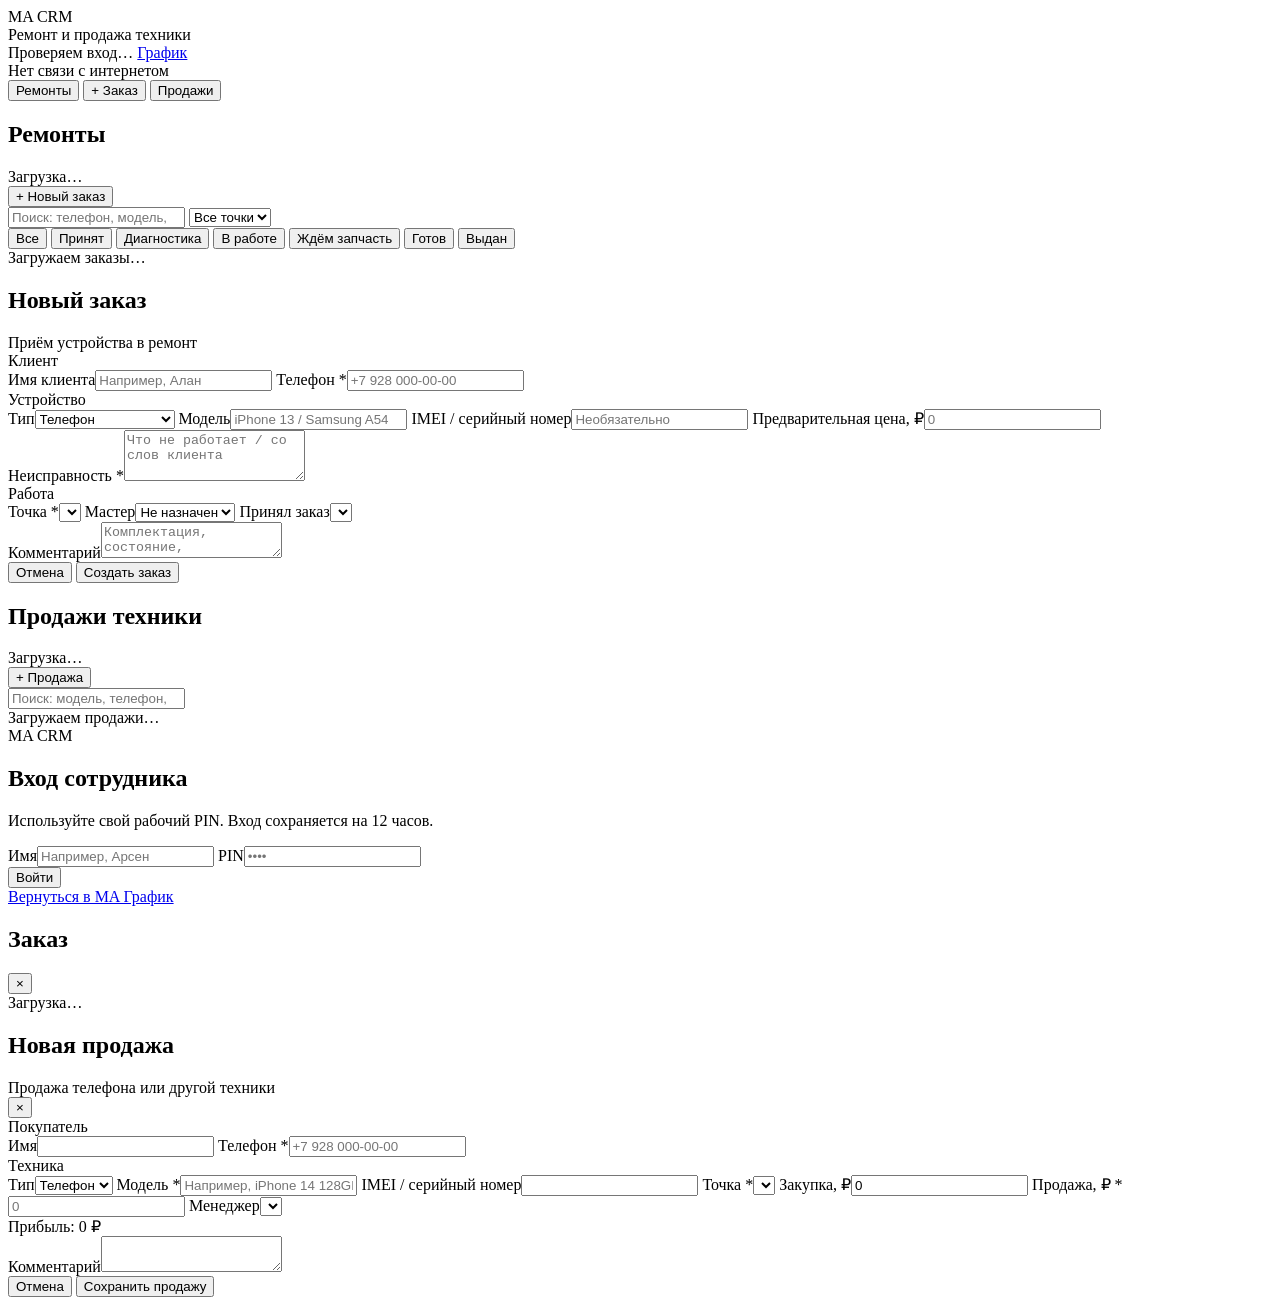
==== crm.html @ 61ea6ea0 "Add CRM MVP interface" ====
<!doctype html>
<html lang="ru">
<head>
<meta charset="utf-8">
<meta name="viewport" content="width=device-width, initial-scale=1, viewport-fit=cover">
<meta name="theme-color" content="#ffffff">
<title>MA CRM</title>
<link rel="icon" type="image/png" sizes="64x64" href="ma-favicon-final-v6.png">
<link rel="apple-touch-icon" sizes="180x180" href="ma-apple-touch-final-v6.png">
<link rel="stylesheet" href="crm.css?v=20260910-1">
</head>
<body>
<div class="crm-app">
  <header class="crm-header">
    <div class="crm-header-main">
      <div>
        <div class="crm-brand">MA CRM</div>
        <div class="crm-subtitle">Ремонт и продажа техники</div>
      </div>
      <div class="crm-header-actions">
        <span class="crm-user" id="crmUser">Проверяем вход…</span>
        <a class="crm-back" href="./">График</a>
      </div>
    </div>
    <div class="crm-offline hidden" id="crmOffline">Нет связи с интернетом</div>
  </header>

  <main class="crm-main hidden" id="crmMain">
    <nav class="crm-tabs" aria-label="Разделы CRM">
      <button class="crm-tab active" data-tab="repairs">Ремонты</button>
      <button class="crm-tab crm-tab-primary" data-tab="newRepair">+ Заказ</button>
      <button class="crm-tab" data-tab="sales">Продажи</button>
    </nav>

    <section class="crm-page" id="repairsPage">
      <div class="crm-page-head">
        <div>
          <h1>Ремонты</h1>
          <div class="crm-muted" id="repairCount">Загрузка…</div>
        </div>
        <button class="btn btn-primary desktop-create" id="openNewRepairTop" type="button">+ Новый заказ</button>
      </div>

      <div class="crm-toolbar">
        <input class="crm-search" id="repairSearch" type="search" autocomplete="off" placeholder="Поиск: телефон, модель, № заказа, IMEI">
        <select id="repairServiceFilter" aria-label="Фильтр по точке"><option value="">Все точки</option></select>
      </div>

      <div class="status-filters" id="repairStatusFilters">
        <button class="active" data-status="">Все</button>
        <button data-status="accepted">Принят</button>
        <button data-status="diagnostics">Диагностика</button>
        <button data-status="in_work">В работе</button>
        <button data-status="waiting_part">Ждём запчасть</button>
        <button data-status="ready">Готов</button>
        <button data-status="issued">Выдан</button>
      </div>

      <div class="crm-list" id="repairList"><div class="crm-loading">Загружаем заказы…</div></div>
    </section>

    <section class="crm-page hidden" id="newRepairPage">
      <div class="crm-page-head">
        <div><h1>Новый заказ</h1><div class="crm-muted">Приём устройства в ремонт</div></div>
      </div>

      <form class="crm-form-card" id="repairForm">
        <div class="form-section-title">Клиент</div>
        <div class="form-grid two">
          <label><span>Имя клиента</span><input id="repairCustomerName" autocomplete="name" placeholder="Например, Алан"></label>
          <label><span>Телефон *</span><input id="repairPhone" type="tel" autocomplete="tel" inputmode="tel" required placeholder="+7 928 000-00-00"></label>
        </div>

        <div class="form-section-title">Устройство</div>
        <div class="form-grid two">
          <label><span>Тип</span><select id="repairDevice"><option>Телефон</option><option>Ноутбук</option><option>Компьютер</option><option>Планшет</option><option>Игровая приставка</option><option>Другое</option></select></label>
          <label><span>Модель</span><input id="repairModel" autocomplete="off" placeholder="iPhone 13 / Samsung A54"></label>
          <label><span>IMEI / серийный номер</span><input id="repairImei" autocomplete="off" inputmode="numeric" placeholder="Необязательно"></label>
          <label><span>Предварительная цена, ₽</span><input id="repairPrice" inputmode="decimal" placeholder="0"></label>
        </div>
        <label class="form-full"><span>Неисправность *</span><textarea id="repairIssue" required rows="3" placeholder="Что не работает / со слов клиента"></textarea></label>

        <div class="form-section-title">Работа</div>
        <div class="form-grid two">
          <label><span>Точка *</span><select id="repairService" required></select></label>
          <label><span>Мастер</span><select id="repairMaster"><option value="">Не назначен</option></select></label>
          <label><span>Принял заказ</span><select id="repairManager"></select></label>
        </div>
        <label class="form-full"><span>Комментарий</span><textarea id="repairComment" rows="2" placeholder="Комплектация, состояние, договорённости"></textarea></label>

        <div class="form-error" id="repairFormError"></div>
        <div class="form-actions">
          <button class="btn btn-secondary" id="cancelRepairForm" type="button">Отмена</button>
          <button class="btn btn-primary" id="saveRepairBtn" type="submit">Создать заказ</button>
        </div>
      </form>
    </section>

    <section class="crm-page hidden" id="salesPage">
      <div class="crm-page-head">
        <div><h1>Продажи техники</h1><div class="crm-muted" id="saleCount">Загрузка…</div></div>
        <button class="btn btn-primary" id="openSaleModal" type="button">+ Продажа</button>
      </div>
      <div class="crm-toolbar one">
        <input class="crm-search" id="saleSearch" type="search" autocomplete="off" placeholder="Поиск: модель, телефон, IMEI, № продажи">
      </div>
      <div class="crm-list" id="saleList"><div class="crm-loading">Загружаем продажи…</div></div>
    </section>
  </main>
</div>

<div class="overlay hidden" id="loginOverlay">
  <div class="modal-card login-card">
    <div class="modal-brand">MA CRM</div>
    <h2>Вход сотрудника</h2>
    <p>Используйте свой рабочий PIN. Вход сохраняется на 12 часов.</p>
    <form id="crmLoginForm">
      <label><span>Имя</span><input id="crmLoginName" autocomplete="username" placeholder="Например, Арсен" required></label>
      <label><span>PIN</span><input id="crmLoginPin" type="password" inputmode="numeric" autocomplete="current-password" maxlength="4" pattern="[0-9]{4}" placeholder="••••" required></label>
      <div class="form-error" id="crmLoginError"></div>
      <button class="btn btn-primary btn-wide" id="crmLoginBtn" type="submit">Войти</button>
    </form>
    <a class="login-back" href="./">Вернуться в MA График</a>
  </div>
</div>

<div class="overlay hidden" id="repairDetailOverlay">
  <div class="modal-card modal-large">
    <div class="modal-head">
      <div><h2 id="repairDetailTitle">Заказ</h2><div class="crm-muted" id="repairDetailSub"></div></div>
      <button class="modal-close" id="closeRepairDetail" type="button" aria-label="Закрыть">×</button>
    </div>
    <div id="repairDetailBody"><div class="crm-loading">Загрузка…</div></div>
  </div>
</div>

<div class="overlay hidden" id="saleOverlay">
  <div class="modal-card modal-large">
    <div class="modal-head">
      <div><h2>Новая продажа</h2><div class="crm-muted">Продажа телефона или другой техники</div></div>
      <button class="modal-close" id="closeSaleModal" type="button" aria-label="Закрыть">×</button>
    </div>
    <form id="saleForm">
      <div class="form-section-title">Покупатель</div>
      <div class="form-grid two">
        <label><span>Имя</span><input id="saleCustomerName" autocomplete="name"></label>
        <label><span>Телефон *</span><input id="salePhone" type="tel" inputmode="tel" autocomplete="tel" required placeholder="+7 928 000-00-00"></label>
      </div>
      <div class="form-section-title">Техника</div>
      <div class="form-grid two">
        <label><span>Тип</span><select id="saleDevice"><option>Телефон</option><option>Ноутбук</option><option>Планшет</option><option>Другое</option></select></label>
        <label><span>Модель *</span><input id="saleModel" required placeholder="Например, iPhone 14 128GB"></label>
        <label><span>IMEI / серийный номер</span><input id="saleImei" autocomplete="off"></label>
        <label><span>Точка *</span><select id="saleService" required></select></label>
        <label><span>Закупка, ₽</span><input id="salePurchasePrice" inputmode="decimal" value="0"></label>
        <label><span>Продажа, ₽ *</span><input id="salePrice" inputmode="decimal" required placeholder="0"></label>
        <label><span>Менеджер</span><select id="saleManager"></select></label>
      </div>
      <div class="profit-preview" id="saleProfitPreview">Прибыль: 0 ₽</div>
      <label class="form-full"><span>Комментарий</span><textarea id="saleComment" rows="2"></textarea></label>
      <div class="form-error" id="saleFormError"></div>
      <div class="form-actions">
        <button class="btn btn-secondary" id="cancelSale" type="button">Отмена</button>
        <button class="btn btn-primary" id="saveSaleBtn" type="submit">Сохранить продажу</button>
      </div>
    </form>
  </div>
</div>

<div class="toast" id="crmToast" aria-live="polite"></div>
<script src="crm.js?v=20260910-1"></script>
</body>
</html>
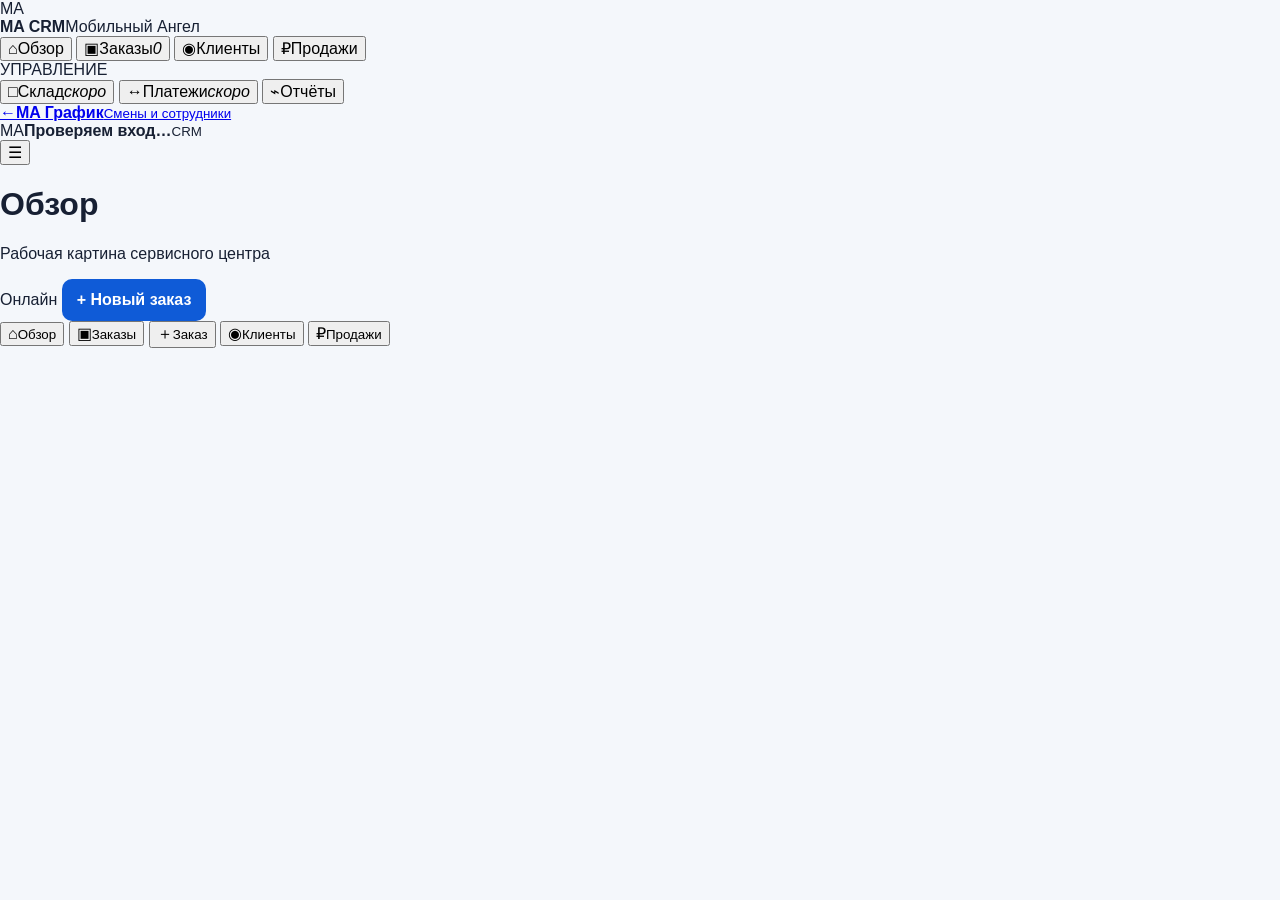
==== commit 2c10f64c: "Redesign MA CRM workspace" ====
--- a/crm.html
+++ b/crm.html
@@ -3,171 +3,210 @@
 <head>
 <meta charset="utf-8">
 <meta name="viewport" content="width=device-width, initial-scale=1, viewport-fit=cover">
-<meta name="theme-color" content="#ffffff">
+<meta name="theme-color" content="#f6f7f9">
 <title>MA CRM</title>
 <link rel="icon" type="image/png" sizes="64x64" href="ma-favicon-final-v6.png">
 <link rel="apple-touch-icon" sizes="180x180" href="ma-apple-touch-final-v6.png">
-<link rel="stylesheet" href="crm.css?v=20260910-1">
+<link rel="stylesheet" href="crm.css?v=20260910-v2">
 </head>
 <body>
-<div class="crm-app">
-  <header class="crm-header">
-    <div class="crm-header-main">
-      <div>
-        <div class="crm-brand">MA CRM</div>
-        <div class="crm-subtitle">Ремонт и продажа техники</div>
+<div class="crm-shell">
+  <aside class="sidebar" id="crmSidebar">
+    <div class="sidebar-brand">
+      <div class="brand-mark">MA</div>
+      <div><b>MA CRM</b><span>Мобильный Ангел</span></div>
+    </div>
+    <nav class="sidebar-nav" aria-label="Разделы CRM">
+      <button class="nav-item active" data-view="dashboard"><span class="nav-icon">⌂</span><span>Обзор</span></button>
+      <button class="nav-item" data-view="orders"><span class="nav-icon">▣</span><span>Заказы</span><i id="navOrdersCount">0</i></button>
+      <button class="nav-item" data-view="clients"><span class="nav-icon">◉</span><span>Клиенты</span></button>
+      <button class="nav-item" data-view="sales"><span class="nav-icon">₽</span><span>Продажи</span></button>
+      <div class="nav-caption">УПРАВЛЕНИЕ</div>
+      <button class="nav-item" data-view="inventory"><span class="nav-icon">□</span><span>Склад</span><em>скоро</em></button>
+      <button class="nav-item" data-view="payments"><span class="nav-icon">↔</span><span>Платежи</span><em>скоро</em></button>
+      <button class="nav-item" data-view="reports"><span class="nav-icon">⌁</span><span>Отчёты</span></button>
+    </nav>
+    <div class="sidebar-bottom">
+      <a href="./" class="back-to-grafik"><span>←</span><span><b>MA График</b><small>Смены и сотрудники</small></span></a>
+      <div class="sidebar-user"><span class="user-avatar" id="crmAvatar">МА</span><span><b id="crmUser">Проверяем вход…</b><small id="crmUserRole">CRM</small></span></div>
+    </div>
+  </aside>
+
+  <div class="sidebar-backdrop hidden" id="sidebarBackdrop"></div>
+
+  <div class="crm-workspace">
+    <header class="topbar">
+      <div class="topbar-left">
+        <button class="icon-button mobile-menu" id="openSidebar" aria-label="Открыть меню">☰</button>
+        <div><h1 id="viewTitle">Обзор</h1><p id="viewSubtitle">Рабочая картина сервисного центра</p></div>
       </div>
-      <div class="crm-header-actions">
-        <span class="crm-user" id="crmUser">Проверяем вход…</span>
-        <a class="crm-back" href="./">График</a>
+      <div class="topbar-actions">
+        <span class="online-state" id="onlineState"><i></i><span>Онлайн</span></span>
+        <button class="btn btn-primary" id="globalNewRepair" type="button">+ Новый заказ</button>
       </div>
-    </div>
-    <div class="crm-offline hidden" id="crmOffline">Нет связи с интернетом</div>
-  </header>
-
-  <main class="crm-main hidden" id="crmMain">
-    <nav class="crm-tabs" aria-label="Разделы CRM">
-      <button class="crm-tab active" data-tab="repairs">Ремонты</button>
-      <button class="crm-tab crm-tab-primary" data-tab="newRepair">+ Заказ</button>
-      <button class="crm-tab" data-tab="sales">Продажи</button>
-    </nav>
-
-    <section class="crm-page" id="repairsPage">
-      <div class="crm-page-head">
-        <div>
-          <h1>Ремонты</h1>
-          <div class="crm-muted" id="repairCount">Загрузка…</div>
-        </div>
-        <button class="btn btn-primary desktop-create" id="openNewRepairTop" type="button">+ Новый заказ</button>
-      </div>
-
-      <div class="crm-toolbar">
-        <input class="crm-search" id="repairSearch" type="search" autocomplete="off" placeholder="Поиск: телефон, модель, № заказа, IMEI">
-        <select id="repairServiceFilter" aria-label="Фильтр по точке"><option value="">Все точки</option></select>
-      </div>
-
-      <div class="status-filters" id="repairStatusFilters">
-        <button class="active" data-status="">Все</button>
-        <button data-status="accepted">Принят</button>
-        <button data-status="diagnostics">Диагностика</button>
-        <button data-status="in_work">В работе</button>
-        <button data-status="waiting_part">Ждём запчасть</button>
-        <button data-status="ready">Готов</button>
-        <button data-status="issued">Выдан</button>
-      </div>
-
-      <div class="crm-list" id="repairList"><div class="crm-loading">Загружаем заказы…</div></div>
-    </section>
-
-    <section class="crm-page hidden" id="newRepairPage">
-      <div class="crm-page-head">
-        <div><h1>Новый заказ</h1><div class="crm-muted">Приём устройства в ремонт</div></div>
-      </div>
-
-      <form class="crm-form-card" id="repairForm">
-        <div class="form-section-title">Клиент</div>
-        <div class="form-grid two">
-          <label><span>Имя клиента</span><input id="repairCustomerName" autocomplete="name" placeholder="Например, Алан"></label>
-          <label><span>Телефон *</span><input id="repairPhone" type="tel" autocomplete="tel" inputmode="tel" required placeholder="+7 928 000-00-00"></label>
-        </div>
-
-        <div class="form-section-title">Устройство</div>
-        <div class="form-grid two">
-          <label><span>Тип</span><select id="repairDevice"><option>Телефон</option><option>Ноутбук</option><option>Компьютер</option><option>Планшет</option><option>Игровая приставка</option><option>Другое</option></select></label>
-          <label><span>Модель</span><input id="repairModel" autocomplete="off" placeholder="iPhone 13 / Samsung A54"></label>
-          <label><span>IMEI / серийный номер</span><input id="repairImei" autocomplete="off" inputmode="numeric" placeholder="Необязательно"></label>
-          <label><span>Предварительная цена, ₽</span><input id="repairPrice" inputmode="decimal" placeholder="0"></label>
-        </div>
-        <label class="form-full"><span>Неисправность *</span><textarea id="repairIssue" required rows="3" placeholder="Что не работает / со слов клиента"></textarea></label>
-
-        <div class="form-section-title">Работа</div>
-        <div class="form-grid two">
-          <label><span>Точка *</span><select id="repairService" required></select></label>
-          <label><span>Мастер</span><select id="repairMaster"><option value="">Не назначен</option></select></label>
-          <label><span>Принял заказ</span><select id="repairManager"></select></label>
-        </div>
-        <label class="form-full"><span>Комментарий</span><textarea id="repairComment" rows="2" placeholder="Комплектация, состояние, договорённости"></textarea></label>
-
-        <div class="form-error" id="repairFormError"></div>
-        <div class="form-actions">
-          <button class="btn btn-secondary" id="cancelRepairForm" type="button">Отмена</button>
-          <button class="btn btn-primary" id="saveRepairBtn" type="submit">Создать заказ</button>
-        </div>
-      </form>
-    </section>
-
-    <section class="crm-page hidden" id="salesPage">
-      <div class="crm-page-head">
-        <div><h1>Продажи техники</h1><div class="crm-muted" id="saleCount">Загрузка…</div></div>
-        <button class="btn btn-primary" id="openSaleModal" type="button">+ Продажа</button>
-      </div>
-      <div class="crm-toolbar one">
-        <input class="crm-search" id="saleSearch" type="search" autocomplete="off" placeholder="Поиск: модель, телефон, IMEI, № продажи">
-      </div>
-      <div class="crm-list" id="saleList"><div class="crm-loading">Загружаем продажи…</div></div>
-    </section>
-  </main>
+    </header>
+
+    <div class="offline-banner hidden" id="crmOffline">Нет связи с интернетом. Изменения пока недоступны.</div>
+
+    <main class="workspace-content hidden" id="crmMain">
+      <section class="view" id="dashboardView" data-view-panel="dashboard">
+        <div class="dashboard-hero">
+          <div><span class="eyebrow">СЕГОДНЯ</span><h2 id="dashboardGreeting">Рабочий день</h2><p id="dashboardDate">—</p></div>
+          <button class="btn btn-secondary" id="refreshDashboard" type="button">↻ Обновить</button>
+        </div>
+        <div class="metric-grid" id="dashboardMetrics">
+          <div class="metric-card"><span>Новые заказы</span><b id="metricNew">—</b><small>принято сегодня</small></div>
+          <div class="metric-card"><span>В работе</span><b id="metricWork">—</b><small>сейчас в ремонте</small></div>
+          <div class="metric-card"><span>Готовы</span><b id="metricReady">—</b><small>ждут выдачи</small></div>
+          <div class="metric-card"><span>Выручка сегодня</span><b id="metricRevenue">—</b><small>ремонты + продажи</small></div>
+        </div>
+        <div class="dashboard-grid">
+          <div class="panel">
+            <div class="panel-head"><div><h3>Заказы по статусам</h3><p>Текущая загрузка сервиса</p></div><button class="text-button" data-go-view="orders">Все заказы →</button></div>
+            <div class="status-overview" id="statusOverview"></div>
+          </div>
+          <div class="panel">
+            <div class="panel-head"><div><h3>Последние заказы</h3><p>Что менялось недавно</p></div></div>
+            <div class="compact-list" id="recentRepairs"><div class="loading-row">Загрузка…</div></div>
+          </div>
+        </div>
+      </section>
+
+      <section class="view hidden" id="ordersView" data-view-panel="orders">
+        <div class="section-toolbar">
+          <div class="search-box"><span>⌕</span><input id="repairSearch" type="search" autocomplete="off" placeholder="Поиск по заказу, клиенту, телефону, модели, IMEI"></div>
+          <select id="repairServiceFilter"><option value="">Все точки</option></select>
+          <button class="filter-button" id="toggleStatusFilters" type="button">Статус <span>▾</span></button>
+        </div>
+        <div class="status-filters" id="repairStatusFilters">
+          <button class="active" data-status="">Все</button>
+          <button data-status="accepted">Принят</button>
+          <button data-status="diagnostics">Диагностика</button>
+          <button data-status="in_work">В работе</button>
+          <button data-status="waiting_part">Ждём запчасть</button>
+          <button data-status="ready">Готов</button>
+          <button data-status="issued">Выдан</button>
+        </div>
+        <div class="table-card">
+          <div class="table-headline"><div><b>Заказы</b><span id="repairCount">Загрузка…</span></div><div class="table-hint">Нажмите на строку, чтобы открыть карточку</div></div>
+          <div class="data-table-wrap">
+            <table class="data-table orders-table">
+              <thead><tr><th>№</th><th>Клиент</th><th>Устройство / проблема</th><th>Статус</th><th>Мастер</th><th>Сумма</th><th>Обновлён</th></tr></thead>
+              <tbody id="repairTableBody"><tr><td colspan="7" class="table-empty">Загружаем заказы…</td></tr></tbody>
+            </table>
+          </div>
+          <div class="mobile-card-list" id="repairMobileList"></div>
+        </div>
+      </section>
+
+      <section class="view hidden" id="clientsView" data-view-panel="clients">
+        <div class="section-toolbar clients-toolbar">
+          <div class="search-box"><span>⌕</span><input id="clientSearch" type="search" autocomplete="off" placeholder="Поиск клиента по имени или телефону"></div>
+        </div>
+        <div class="table-card">
+          <div class="table-headline"><div><b>Клиенты</b><span id="clientCount">—</span></div><div class="table-hint">История ремонтов и покупок</div></div>
+          <div class="data-table-wrap">
+            <table class="data-table clients-table">
+              <thead><tr><th>Клиент</th><th>Телефон</th><th>Ремонты</th><th>Покупки</th><th>Оборот</th><th>Последнее обращение</th></tr></thead>
+              <tbody id="clientTableBody"><tr><td colspan="6" class="table-empty">Загружаем клиентов…</td></tr></tbody>
+            </table>
+          </div>
+          <div class="mobile-card-list" id="clientMobileList"></div>
+        </div>
+      </section>
+
+      <section class="view hidden" id="salesView" data-view-panel="sales">
+        <div class="section-toolbar">
+          <div class="search-box"><span>⌕</span><input id="saleSearch" type="search" autocomplete="off" placeholder="Поиск по продаже, клиенту, модели, IMEI"></div>
+          <button class="btn btn-primary" id="openSaleModal" type="button">+ Продажа</button>
+        </div>
+        <div class="table-card">
+          <div class="table-headline"><div><b>Продажи техники</b><span id="saleCount">Загрузка…</span></div><div class="table-hint">Себестоимость, продажа и прибыль</div></div>
+          <div class="data-table-wrap">
+            <table class="data-table sales-table">
+              <thead><tr><th>№</th><th>Покупатель</th><th>Техника</th><th>Точка</th><th>Продажа</th><th>Прибыль</th><th>Дата</th></tr></thead>
+              <tbody id="saleTableBody"><tr><td colspan="7" class="table-empty">Загружаем продажи…</td></tr></tbody>
+            </table>
+          </div>
+          <div class="mobile-card-list" id="saleMobileList"></div>
+        </div>
+      </section>
+
+      <section class="view hidden" id="reportsView" data-view-panel="reports">
+        <div class="report-summary" id="reportSummary"></div>
+        <div class="dashboard-grid reports-grid">
+          <div class="panel"><div class="panel-head"><div><h3>Воронка ремонтов</h3><p>Распределение заказов по статусам</p></div></div><div class="report-bars" id="reportStatusBars"></div></div>
+          <div class="panel"><div class="panel-head"><div><h3>Сотрудники</h3><p>Количество назначенных заказов</p></div></div><div class="report-people" id="reportPeople"></div></div>
+        </div>
+        <div class="report-note">Отчёт строится по данным, загруженным в текущую CRM. Расширенная финансовая аналитика будет подключена отдельным этапом.</div>
+      </section>
+
+      <section class="view hidden" id="inventoryView" data-view-panel="inventory">
+        <div class="coming-soon"><div class="coming-icon">□</div><h2>Склад</h2><p>Следующий этап: запчасти, аксессуары, остатки по точкам, приход, списание и привязка деталей к ремонту.</p><button class="btn btn-primary" data-go-view="orders">Вернуться к заказам</button></div>
+      </section>
+
+      <section class="view hidden" id="paymentsView" data-view-panel="payments">
+        <div class="coming-soon"><div class="coming-icon">₽</div><h2>Платежи</h2><p>Следующий этап: оплаты, предоплаты, кассы, способы оплаты и автоматическая прибыль по заказам.</p><button class="btn btn-primary" data-go-view="orders">Вернуться к заказам</button></div>
+      </section>
+    </main>
+  </div>
 </div>
 
 <div class="overlay hidden" id="loginOverlay">
-  <div class="modal-card login-card">
-    <div class="modal-brand">MA CRM</div>
+  <div class="login-card">
+    <div class="login-logo"><span>MA</span><div><b>MA CRM</b><small>Мобильный Ангел</small></div></div>
     <h2>Вход сотрудника</h2>
-    <p>Используйте свой рабочий PIN. Вход сохраняется на 12 часов.</p>
+    <p>Используйте рабочий PIN. Сессия сохраняется на 12 часов.</p>
     <form id="crmLoginForm">
-      <label><span>Имя</span><input id="crmLoginName" autocomplete="username" placeholder="Например, Арсен" required></label>
+      <label><span>Имя сотрудника</span><input id="crmLoginName" autocomplete="username" placeholder="Например, Арсен" required></label>
       <label><span>PIN</span><input id="crmLoginPin" type="password" inputmode="numeric" autocomplete="current-password" maxlength="4" pattern="[0-9]{4}" placeholder="••••" required></label>
       <div class="form-error" id="crmLoginError"></div>
-      <button class="btn btn-primary btn-wide" id="crmLoginBtn" type="submit">Войти</button>
+      <button class="btn btn-primary btn-wide" id="crmLoginBtn" type="submit">Войти в CRM</button>
     </form>
-    <a class="login-back" href="./">Вернуться в MA График</a>
-  </div>
-</div>
+    <a class="login-back" href="./">← Вернуться в MA График</a>
+  </div>
+</div>
+
+<div class="drawer-backdrop hidden" id="newRepairBackdrop"></div>
+<aside class="drawer hidden" id="newRepairDrawer" aria-label="Новый заказ">
+  <div class="drawer-head"><div><span class="drawer-kicker">НОВЫЙ ЗАКАЗ</span><h2>Приём устройства</h2></div><button class="icon-button" id="closeNewRepair" type="button">×</button></div>
+  <form class="drawer-body" id="repairForm">
+    <div class="form-section"><h3>Клиент</h3><div class="form-grid two"><label><span>Имя клиента</span><input id="repairCustomerName" autocomplete="name" placeholder="Например, Алан"></label><label><span>Телефон *</span><input id="repairPhone" type="tel" autocomplete="tel" inputmode="tel" required placeholder="+7 928 000-00-00"></label></div></div>
+    <div class="form-section"><h3>Устройство</h3><div class="form-grid two"><label><span>Тип</span><select id="repairDevice"><option>Телефон</option><option>Ноутбук</option><option>Компьютер</option><option>Планшет</option><option>Игровая приставка</option><option>Другое</option></select></label><label><span>Модель</span><input id="repairModel" autocomplete="off" placeholder="iPhone 13 / Samsung A54"></label><label><span>IMEI / серийный номер</span><input id="repairImei" autocomplete="off" inputmode="numeric" placeholder="Необязательно"></label><label><span>Предварительная цена, ₽</span><input id="repairPrice" inputmode="decimal" placeholder="0"></label></div><label class="form-full"><span>Неисправность *</span><textarea id="repairIssue" required rows="3" placeholder="Что не работает / со слов клиента"></textarea></label></div>
+    <div class="form-section"><h3>Исполнение</h3><div class="form-grid two"><label><span>Точка *</span><select id="repairService" required></select></label><label><span>Мастер</span><select id="repairMaster"><option value="">Не назначен</option></select></label><label><span>Принял заказ</span><select id="repairManager"></select></label></div><label class="form-full"><span>Комментарий</span><textarea id="repairComment" rows="2" placeholder="Комплектация, состояние, договорённости"></textarea></label></div>
+    <div class="form-error" id="repairFormError"></div>
+  </form>
+  <div class="drawer-footer"><button class="btn btn-secondary" id="cancelRepairForm" type="button">Отмена</button><button class="btn btn-primary" id="saveRepairBtn" type="submit" form="repairForm">Создать заказ</button></div>
+</aside>
 
 <div class="overlay hidden" id="repairDetailOverlay">
-  <div class="modal-card modal-large">
-    <div class="modal-head">
-      <div><h2 id="repairDetailTitle">Заказ</h2><div class="crm-muted" id="repairDetailSub"></div></div>
-      <button class="modal-close" id="closeRepairDetail" type="button" aria-label="Закрыть">×</button>
-    </div>
-    <div id="repairDetailBody"><div class="crm-loading">Загрузка…</div></div>
+  <div class="order-modal">
+    <div class="order-modal-head"><div><span class="drawer-kicker" id="repairDetailStatus">ЗАКАЗ</span><h2 id="repairDetailTitle">Заказ</h2><p id="repairDetailSub">—</p></div><button class="icon-button" id="closeRepairDetail" type="button">×</button></div>
+    <div class="order-modal-body" id="repairDetailBody"><div class="loading-row">Загрузка…</div></div>
   </div>
 </div>
 
 <div class="overlay hidden" id="saleOverlay">
-  <div class="modal-card modal-large">
-    <div class="modal-head">
-      <div><h2>Новая продажа</h2><div class="crm-muted">Продажа телефона или другой техники</div></div>
-      <button class="modal-close" id="closeSaleModal" type="button" aria-label="Закрыть">×</button>
-    </div>
+  <div class="dialog-card">
+    <div class="dialog-head"><div><span class="drawer-kicker">НОВАЯ ПРОДАЖА</span><h2>Продажа техники</h2></div><button class="icon-button" id="closeSaleModal" type="button">×</button></div>
     <form id="saleForm">
-      <div class="form-section-title">Покупатель</div>
-      <div class="form-grid two">
-        <label><span>Имя</span><input id="saleCustomerName" autocomplete="name"></label>
-        <label><span>Телефон *</span><input id="salePhone" type="tel" inputmode="tel" autocomplete="tel" required placeholder="+7 928 000-00-00"></label>
-      </div>
-      <div class="form-section-title">Техника</div>
-      <div class="form-grid two">
-        <label><span>Тип</span><select id="saleDevice"><option>Телефон</option><option>Ноутбук</option><option>Планшет</option><option>Другое</option></select></label>
-        <label><span>Модель *</span><input id="saleModel" required placeholder="Например, iPhone 14 128GB"></label>
-        <label><span>IMEI / серийный номер</span><input id="saleImei" autocomplete="off"></label>
-        <label><span>Точка *</span><select id="saleService" required></select></label>
-        <label><span>Закупка, ₽</span><input id="salePurchasePrice" inputmode="decimal" value="0"></label>
-        <label><span>Продажа, ₽ *</span><input id="salePrice" inputmode="decimal" required placeholder="0"></label>
-        <label><span>Менеджер</span><select id="saleManager"></select></label>
-      </div>
-      <div class="profit-preview" id="saleProfitPreview">Прибыль: 0 ₽</div>
-      <label class="form-full"><span>Комментарий</span><textarea id="saleComment" rows="2"></textarea></label>
+      <div class="form-section"><h3>Покупатель</h3><div class="form-grid two"><label><span>Имя</span><input id="saleCustomerName" autocomplete="name"></label><label><span>Телефон *</span><input id="salePhone" type="tel" inputmode="tel" autocomplete="tel" required placeholder="+7 928 000-00-00"></label></div></div>
+      <div class="form-section"><h3>Техника и деньги</h3><div class="form-grid two"><label><span>Тип</span><select id="saleDevice"><option>Телефон</option><option>Ноутбук</option><option>Планшет</option><option>Другое</option></select></label><label><span>Модель *</span><input id="saleModel" required placeholder="Например, iPhone 14 128GB"></label><label><span>IMEI / серийный номер</span><input id="saleImei" autocomplete="off"></label><label><span>Точка *</span><select id="saleService" required></select></label><label><span>Закупка, ₽</span><input id="salePurchasePrice" inputmode="decimal" value="0"></label><label><span>Продажа, ₽ *</span><input id="salePrice" inputmode="decimal" required placeholder="0"></label><label><span>Менеджер</span><select id="saleManager"></select></label></div><div class="profit-preview" id="saleProfitPreview">Прибыль: 0 ₽</div><label class="form-full"><span>Комментарий</span><textarea id="saleComment" rows="2"></textarea></label></div>
       <div class="form-error" id="saleFormError"></div>
-      <div class="form-actions">
-        <button class="btn btn-secondary" id="cancelSale" type="button">Отмена</button>
-        <button class="btn btn-primary" id="saveSaleBtn" type="submit">Сохранить продажу</button>
-      </div>
+      <div class="dialog-actions"><button class="btn btn-secondary" id="cancelSale" type="button">Отмена</button><button class="btn btn-primary" id="saveSaleBtn" type="submit">Сохранить продажу</button></div>
     </form>
   </div>
 </div>
 
+<nav class="mobile-bottom-nav" id="mobileBottomNav">
+  <button class="active" data-view="dashboard"><span>⌂</span><small>Обзор</small></button>
+  <button data-view="orders"><span>▣</span><small>Заказы</small></button>
+  <button class="mobile-create" id="mobileNewRepair" type="button"><span>＋</span><small>Заказ</small></button>
+  <button data-view="clients"><span>◉</span><small>Клиенты</small></button>
+  <button data-view="sales"><span>₽</span><small>Продажи</small></button>
+</nav>
+
 <div class="toast" id="crmToast" aria-live="polite"></div>
-<script src="crm.js?v=20260910-1"></script>
+<script src="crm.js?v=20260910-v2"></script>
 </body>
 </html>
--- a/crm.css
+++ b/crm.css
@@ -0,0 +1 @@
+*{box-sizing:border-box}html{background:#f4f7fb}body{margin:0;font-family:-apple-system,BlinkMacSystemFont,"Segoe UI",Arial,sans-serif;color:#172033;background:#f4f7fb;min-height:100vh}button,input,select,textarea{font:inherit}.hidden{display:none!important}.crm-app{min-height:100vh;padding-bottom:max(24px,env(safe-area-inset-bottom))}.crm-header{position:sticky;top:0;z-index:20;background:rgba(255,255,255,.96);border-bottom:1px solid #e2e7ef;padding:12px max(16px,env(safe-area-inset-left)) 10px;backdrop-filter:blur(12px)}.crm-header-main{max-width:1180px;margin:0 auto;display:flex;align-items:center;justify-content:space-between;gap:16px}.crm-brand{font-size:20px;font-weight:900;letter-spacing:-.02em}.crm-subtitle{font-size:12px;color:#718096;margin-top:2px}.crm-header-actions{display:flex;align-items:center;gap:8px}.crm-user{max-width:190px;white-space:nowrap;overflow:hidden;text-overflow:ellipsis;font-size:12px;font-weight:700;color:#536277}.crm-back{display:inline-flex;align-items:center;justify-content:center;text-decoration:none;color:#172033;background:#eef2f7;border:1px solid #dde4ed;border-radius:10px;padding:8px 11px;font-size:13px;font-weight:800}.crm-offline{max-width:1180px;margin:8px auto 0;background:#fff0e8;color:#a54816;padding:8px 10px;border-radius:9px;font-size:12px;font-weight:700}.crm-main{max-width:1180px;margin:0 auto;padding:16px}.crm-tabs{display:flex;gap:8px;position:sticky;top:67px;z-index:15;background:#f4f7fb;padding:0 0 12px}.crm-tab{border:1px solid #dce3ec;background:#fff;border-radius:11px;padding:10px 15px;font-weight:800;color:#4d5d72;cursor:pointer}.crm-tab.active{background:#172033;color:#fff;border-color:#172033}.crm-tab-primary{color:#0f5bd7;border-color:#bad0f7}.crm-page{min-height:420px}.crm-page-head{display:flex;align-items:center;justify-content:space-between;gap:12px;margin:4px 0 14px}.crm-page-head h1{font-size:25px;line-height:1.15;margin:0;letter-spacing:-.03em}.crm-muted{color:#7a8799;font-size:13px;margin-top:4px}.btn{border:0;border-radius:10px;padding:11px 15px;min-height:42px;font-weight:850;cursor:pointer}.btn:disabled{opacity:.55;cursor:default}.btn-primary{background:#0f5bd7;color:#fff}.btn-secondary{background:#eef2f7;color:#253247;border:1px solid #dfe6ef}.btn-wide{width:100%}.crm-toolbar{display:grid;grid-template-columns:minmax(0,1fr) 200px;gap:10px;margin-bottom:10px}.crm-toolbar.one{grid-template-columns:minmax(0,1fr)}.crm-search,input,select,textarea{width:100%;border:1px solid #d7dfe9;border-radius:10px;background:#fff;color:#172033;padding:11px 12px;outline:none;min-height:43px}.crm-search:focus,input:focus,select:focus,textarea:focus{border-color:#7da8eb;box-shadow:0 0 0 3px rgba(15,91,215,.08)}textarea{resize:vertical;line-height:1.35}.status-filters{display:flex;gap:7px;overflow-x:auto;padding:1px 0 12px;scrollbar-width:none}.status-filters::-webkit-scrollbar{display:none}.status-filters button{white-space:nowrap;border:1px solid #dde4ed;background:#fff;border-radius:999px;padding:8px 11px;color:#526177;font-size:12px;font-weight:800;cursor:pointer}.status-filters button.active{background:#eaf2ff;border-color:#8fb2e8;color:#0f5bd7}.crm-list{display:grid;gap:9px}.crm-card{background:#fff;border:1px solid #e1e6ed;border-radius:13px;padding:13px 14px;box-shadow:0 1px 2px rgba(20,34,56,.025);cursor:pointer}.crm-card:hover{border-color:#c8d5e6}.crm-card-top{display:flex;align-items:flex-start;justify-content:space-between;gap:12px}.crm-order{font-size:12px;font-weight:900;color:#0f5bd7}.crm-device{font-size:16px;font-weight:900;margin-top:3px}.crm-card-line{display:flex;gap:9px;flex-wrap:wrap;color:#647287;font-size:12px;margin-top:7px}.crm-card-line strong{color:#344157}.crm-card-bottom{display:flex;justify-content:space-between;align-items:center;gap:12px;margin-top:10px}.crm-price{font-weight:900;font-size:15px}.status-badge{display:inline-flex;align-items:center;border-radius:999px;padding:6px 9px;font-size:11px;font-weight:900;white-space:nowrap}.status-accepted{background:#edf2f7;color:#536277}.status-diagnostics{background:#fff4d9;color:#8a5a00}.status-in_work{background:#ffe5e5;color:#ac2c2c}.status-waiting_part{background:#f4eaff;color:#6d3aa6}.status-ready{background:#e3f8ea;color:#187443}.status-issued{background:#e8eef7;color:#465975}.crm-empty,.crm-loading{background:#fff;border:1px dashed #ccd6e3;border-radius:13px;padding:30px 18px;text-align:center;color:#79869a;font-size:14px}.crm-form-card{background:#fff;border:1px solid #e1e6ed;border-radius:14px;padding:18px;max-width:850px}.form-section-title{font-size:13px;font-weight:900;color:#314057;text-transform:uppercase;letter-spacing:.04em;margin:3px 0 10px}.form-section-title:not(:first-child){margin-top:22px}.form-grid{display:grid;gap:12px}.form-grid.two{grid-template-columns:repeat(2,minmax(0,1fr))}label{display:block}label>span{display:block;font-size:12px;font-weight:800;color:#57667a;margin-bottom:6px}.form-full{display:block;margin-top:12px}.form-actions{display:flex;justify-content:flex-end;gap:9px;margin-top:18px}.form-error{min-height:18px;color:#b33434;font-size:12px;font-weight:700;margin-top:8px}.overlay{position:fixed;inset:0;z-index:100;background:rgba(17,28,45,.48);display:flex;align-items:center;justify-content:center;padding:18px}.modal-card{width:min(520px,100%);max-height:calc(100vh - 36px);overflow:auto;background:#fff;border-radius:16px;padding:18px;box-shadow:0 20px 70px rgba(12,23,39,.24)}.modal-large{width:min(820px,100%)}.modal-head{display:flex;align-items:flex-start;justify-content:space-between;gap:14px;margin-bottom:14px}.modal-head h2{margin:0;font-size:21px}.modal-close{border:0;background:#eef2f7;width:36px;height:36px;border-radius:10px;font-size:24px;line-height:1;color:#59677a;cursor:pointer}.login-card{width:min(390px,100%);padding:24px}.modal-brand{font-weight:950;color:#0f5bd7;margin-bottom:18px}.login-card h2{margin:0 0 8px}.login-card p{margin:0 0 18px;color:#6b798d;font-size:13px;line-height:1.4}.login-card label+label{margin-top:12px}.login-back{display:block;text-align:center;margin-top:16px;color:#69778a;font-size:12px;text-decoration:none}.toast{position:fixed;z-index:200;left:50%;bottom:max(18px,env(safe-area-inset-bottom));transform:translate(-50%,20px);max-width:min(92vw,520px);background:#172033;color:#fff;border-radius:11px;padding:11px 14px;font-size:13px;font-weight:700;opacity:0;pointer-events:none;transition:.18s ease}.toast.show{opacity:1;transform:translate(-50%,0)}.detail-summary{display:grid;grid-template-columns:1.1fr .9fr;gap:14px}.detail-block{border:1px solid #e1e7ef;border-radius:12px;padding:13px}.detail-block h3{font-size:13px;margin:0 0 10px;color:#35445a}.detail-pair{display:grid;grid-template-columns:120px 1fr;gap:8px;padding:6px 0;border-bottom:1px solid #edf1f5;font-size:13px}.detail-pair:last-child{border-bottom:0}.detail-pair span{color:#7a8799}.detail-pair b{font-weight:800;overflow-wrap:anywhere}.status-actions{display:flex;gap:7px;flex-wrap:wrap;margin:14px 0}.status-action{border:1px solid #dbe3ed;background:#fff;border-radius:9px;padding:9px 10px;font-size:12px;font-weight:800;cursor:pointer}.status-action.current{border-color:#0f5bd7;color:#0f5bd7;background:#eef5ff}.detail-edit{margin-top:14px;border-top:1px solid #e7ecf2;padding-top:14px}.detail-history{margin-top:16px}.detail-history h3{font-size:14px;margin:0 0 8px}.history-row{font-size:12px;padding:8px 0;border-bottom:1px solid #edf1f5;color:#58677b}.history-row b{color:#26354a}.customer-history{display:grid;grid-template-columns:1fr 1fr;gap:12px;margin-top:14px}.history-box{background:#f7f9fc;border-radius:11px;padding:11px}.history-box h4{font-size:12px;margin:0 0 8px;color:#405069}.history-item{font-size:12px;padding:5px 0;color:#5d6c80}.profit-preview{margin-top:13px;padding:10px 12px;border-radius:10px;background:#e8f7ee;color:#167040;font-weight:900}.sale-card{cursor:default}.sale-profit{font-weight:900;color:#177544}.sale-profit.negative{color:#b33434}@media(max-width:720px){.crm-header{padding-top:max(10px,env(safe-area-inset-top))}.crm-header-main{align-items:flex-start}.crm-subtitle{display:none}.crm-user{max-width:120px}.crm-main{padding:12px}.crm-tabs{top:58px;margin:0 -12px;padding:0 12px 10px;overflow-x:auto}.crm-tab{padding:9px 12px;font-size:13px}.crm-page-head h1{font-size:22px}.desktop-create{display:none}.crm-toolbar{grid-template-columns:1fr}.form-grid.two{grid-template-columns:1fr}.crm-form-card{padding:14px}.crm-card{padding:12px}.detail-summary{grid-template-columns:1fr}.customer-history{grid-template-columns:1fr}.overlay{align-items:flex-end;padding:0}.modal-card{width:100%;max-height:92vh;border-radius:18px 18px 0 0;padding:16px;padding-bottom:max(18px,env(safe-area-inset-bottom))}.login-card{width:100%;padding:22px 18px max(24px,env(safe-area-inset-bottom));border-radius:18px 18px 0 0}.form-actions{position:sticky;bottom:0;background:#fff;padding-top:10px}.form-actions .btn{flex:1}.detail-pair{grid-template-columns:105px 1fr}}@media(min-width:900px){.crm-list{grid-template-columns:repeat(2,minmax(0,1fr))}.sale-card{min-height:130px}}
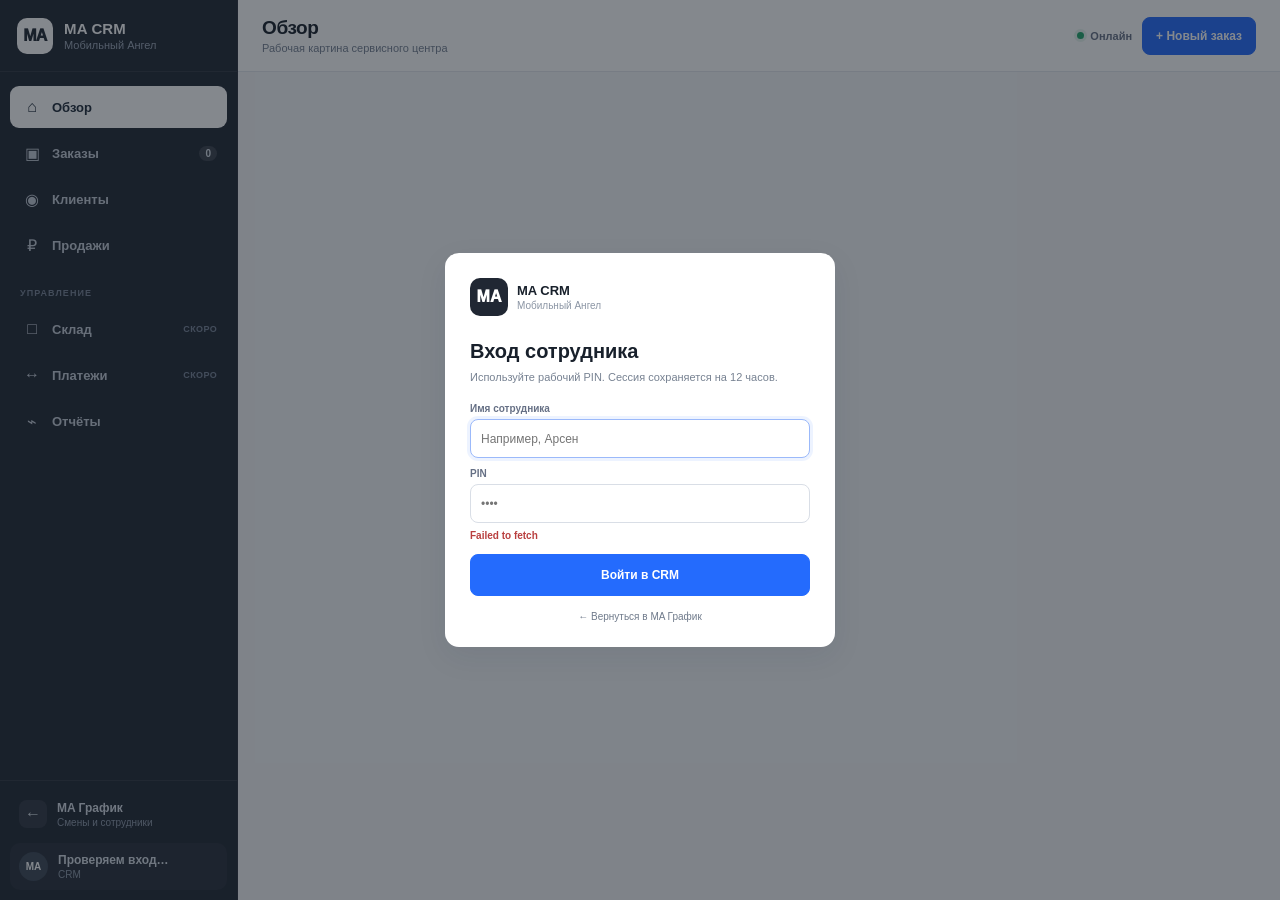
==== commit 77a14c5e: "Load CRM phase 1 order tools" ====
--- a/crm.html
+++ b/crm.html
@@ -8,6 +8,7 @@
 <link rel="icon" type="image/png" sizes="64x64" href="ma-favicon-final-v6.png">
 <link rel="apple-touch-icon" sizes="180x180" href="ma-apple-touch-final-v6.png">
 <link rel="stylesheet" href="crm.css?v=20260910-v2">
+<link rel="stylesheet" href="crm-phase1.css?v=20260911-1">
 </head>
 <body>
 <div class="crm-shell">
@@ -207,6 +208,7 @@
 </nav>
 
 <div class="toast" id="crmToast" aria-live="polite"></div>
+<script src="crm-phase1.js?v=20260911-1"></script>
 <script src="crm.js?v=20260910-v2"></script>
 </body>
-</html>
+</html>
--- a/crm.css
+++ b/crm.css
@@ -1 +1,4 @@
-*{box-sizing:border-box}html{background:#f4f7fb}body{margin:0;font-family:-apple-system,BlinkMacSystemFont,"Segoe UI",Arial,sans-serif;color:#172033;background:#f4f7fb;min-height:100vh}button,input,select,textarea{font:inherit}.hidden{display:none!important}.crm-app{min-height:100vh;padding-bottom:max(24px,env(safe-area-inset-bottom))}.crm-header{position:sticky;top:0;z-index:20;background:rgba(255,255,255,.96);border-bottom:1px solid #e2e7ef;padding:12px max(16px,env(safe-area-inset-left)) 10px;backdrop-filter:blur(12px)}.crm-header-main{max-width:1180px;margin:0 auto;display:flex;align-items:center;justify-content:space-between;gap:16px}.crm-brand{font-size:20px;font-weight:900;letter-spacing:-.02em}.crm-subtitle{font-size:12px;color:#718096;margin-top:2px}.crm-header-actions{display:flex;align-items:center;gap:8px}.crm-user{max-width:190px;white-space:nowrap;overflow:hidden;text-overflow:ellipsis;font-size:12px;font-weight:700;color:#536277}.crm-back{display:inline-flex;align-items:center;justify-content:center;text-decoration:none;color:#172033;background:#eef2f7;border:1px solid #dde4ed;border-radius:10px;padding:8px 11px;font-size:13px;font-weight:800}.crm-offline{max-width:1180px;margin:8px auto 0;background:#fff0e8;color:#a54816;padding:8px 10px;border-radius:9px;font-size:12px;font-weight:700}.crm-main{max-width:1180px;margin:0 auto;padding:16px}.crm-tabs{display:flex;gap:8px;position:sticky;top:67px;z-index:15;background:#f4f7fb;padding:0 0 12px}.crm-tab{border:1px solid #dce3ec;background:#fff;border-radius:11px;padding:10px 15px;font-weight:800;color:#4d5d72;cursor:pointer}.crm-tab.active{background:#172033;color:#fff;border-color:#172033}.crm-tab-primary{color:#0f5bd7;border-color:#bad0f7}.crm-page{min-height:420px}.crm-page-head{display:flex;align-items:center;justify-content:space-between;gap:12px;margin:4px 0 14px}.crm-page-head h1{font-size:25px;line-height:1.15;margin:0;letter-spacing:-.03em}.crm-muted{color:#7a8799;font-size:13px;margin-top:4px}.btn{border:0;border-radius:10px;padding:11px 15px;min-height:42px;font-weight:850;cursor:pointer}.btn:disabled{opacity:.55;cursor:default}.btn-primary{background:#0f5bd7;color:#fff}.btn-secondary{background:#eef2f7;color:#253247;border:1px solid #dfe6ef}.btn-wide{width:100%}.crm-toolbar{display:grid;grid-template-columns:minmax(0,1fr) 200px;gap:10px;margin-bottom:10px}.crm-toolbar.one{grid-template-columns:minmax(0,1fr)}.crm-search,input,select,textarea{width:100%;border:1px solid #d7dfe9;border-radius:10px;background:#fff;color:#172033;padding:11px 12px;outline:none;min-height:43px}.crm-search:focus,input:focus,select:focus,textarea:focus{border-color:#7da8eb;box-shadow:0 0 0 3px rgba(15,91,215,.08)}textarea{resize:vertical;line-height:1.35}.status-filters{display:flex;gap:7px;overflow-x:auto;padding:1px 0 12px;scrollbar-width:none}.status-filters::-webkit-scrollbar{display:none}.status-filters button{white-space:nowrap;border:1px solid #dde4ed;background:#fff;border-radius:999px;padding:8px 11px;color:#526177;font-size:12px;font-weight:800;cursor:pointer}.status-filters button.active{background:#eaf2ff;border-color:#8fb2e8;color:#0f5bd7}.crm-list{display:grid;gap:9px}.crm-card{background:#fff;border:1px solid #e1e6ed;border-radius:13px;padding:13px 14px;box-shadow:0 1px 2px rgba(20,34,56,.025);cursor:pointer}.crm-card:hover{border-color:#c8d5e6}.crm-card-top{display:flex;align-items:flex-start;justify-content:space-between;gap:12px}.crm-order{font-size:12px;font-weight:900;color:#0f5bd7}.crm-device{font-size:16px;font-weight:900;margin-top:3px}.crm-card-line{display:flex;gap:9px;flex-wrap:wrap;color:#647287;font-size:12px;margin-top:7px}.crm-card-line strong{color:#344157}.crm-card-bottom{display:flex;justify-content:space-between;align-items:center;gap:12px;margin-top:10px}.crm-price{font-weight:900;font-size:15px}.status-badge{display:inline-flex;align-items:center;border-radius:999px;padding:6px 9px;font-size:11px;font-weight:900;white-space:nowrap}.status-accepted{background:#edf2f7;color:#536277}.status-diagnostics{background:#fff4d9;color:#8a5a00}.status-in_work{background:#ffe5e5;color:#ac2c2c}.status-waiting_part{background:#f4eaff;color:#6d3aa6}.status-ready{background:#e3f8ea;color:#187443}.status-issued{background:#e8eef7;color:#465975}.crm-empty,.crm-loading{background:#fff;border:1px dashed #ccd6e3;border-radius:13px;padding:30px 18px;text-align:center;color:#79869a;font-size:14px}.crm-form-card{background:#fff;border:1px solid #e1e6ed;border-radius:14px;padding:18px;max-width:850px}.form-section-title{font-size:13px;font-weight:900;color:#314057;text-transform:uppercase;letter-spacing:.04em;margin:3px 0 10px}.form-section-title:not(:first-child){margin-top:22px}.form-grid{display:grid;gap:12px}.form-grid.two{grid-template-columns:repeat(2,minmax(0,1fr))}label{display:block}label>span{display:block;font-size:12px;font-weight:800;color:#57667a;margin-bottom:6px}.form-full{display:block;margin-top:12px}.form-actions{display:flex;justify-content:flex-end;gap:9px;margin-top:18px}.form-error{min-height:18px;color:#b33434;font-size:12px;font-weight:700;margin-top:8px}.overlay{position:fixed;inset:0;z-index:100;background:rgba(17,28,45,.48);display:flex;align-items:center;justify-content:center;padding:18px}.modal-card{width:min(520px,100%);max-height:calc(100vh - 36px);overflow:auto;background:#fff;border-radius:16px;padding:18px;box-shadow:0 20px 70px rgba(12,23,39,.24)}.modal-large{width:min(820px,100%)}.modal-head{display:flex;align-items:flex-start;justify-content:space-between;gap:14px;margin-bottom:14px}.modal-head h2{margin:0;font-size:21px}.modal-close{border:0;background:#eef2f7;width:36px;height:36px;border-radius:10px;font-size:24px;line-height:1;color:#59677a;cursor:pointer}.login-card{width:min(390px,100%);padding:24px}.modal-brand{font-weight:950;color:#0f5bd7;margin-bottom:18px}.login-card h2{margin:0 0 8px}.login-card p{margin:0 0 18px;color:#6b798d;font-size:13px;line-height:1.4}.login-card label+label{margin-top:12px}.login-back{display:block;text-align:center;margin-top:16px;color:#69778a;font-size:12px;text-decoration:none}.toast{position:fixed;z-index:200;left:50%;bottom:max(18px,env(safe-area-inset-bottom));transform:translate(-50%,20px);max-width:min(92vw,520px);background:#172033;color:#fff;border-radius:11px;padding:11px 14px;font-size:13px;font-weight:700;opacity:0;pointer-events:none;transition:.18s ease}.toast.show{opacity:1;transform:translate(-50%,0)}.detail-summary{display:grid;grid-template-columns:1.1fr .9fr;gap:14px}.detail-block{border:1px solid #e1e7ef;border-radius:12px;padding:13px}.detail-block h3{font-size:13px;margin:0 0 10px;color:#35445a}.detail-pair{display:grid;grid-template-columns:120px 1fr;gap:8px;padding:6px 0;border-bottom:1px solid #edf1f5;font-size:13px}.detail-pair:last-child{border-bottom:0}.detail-pair span{color:#7a8799}.detail-pair b{font-weight:800;overflow-wrap:anywhere}.status-actions{display:flex;gap:7px;flex-wrap:wrap;margin:14px 0}.status-action{border:1px solid #dbe3ed;background:#fff;border-radius:9px;padding:9px 10px;font-size:12px;font-weight:800;cursor:pointer}.status-action.current{border-color:#0f5bd7;color:#0f5bd7;background:#eef5ff}.detail-edit{margin-top:14px;border-top:1px solid #e7ecf2;padding-top:14px}.detail-history{margin-top:16px}.detail-history h3{font-size:14px;margin:0 0 8px}.history-row{font-size:12px;padding:8px 0;border-bottom:1px solid #edf1f5;color:#58677b}.history-row b{color:#26354a}.customer-history{display:grid;grid-template-columns:1fr 1fr;gap:12px;margin-top:14px}.history-box{background:#f7f9fc;border-radius:11px;padding:11px}.history-box h4{font-size:12px;margin:0 0 8px;color:#405069}.history-item{font-size:12px;padding:5px 0;color:#5d6c80}.profit-preview{margin-top:13px;padding:10px 12px;border-radius:10px;background:#e8f7ee;color:#167040;font-weight:900}.sale-card{cursor:default}.sale-profit{font-weight:900;color:#177544}.sale-profit.negative{color:#b33434}@media(max-width:720px){.crm-header{padding-top:max(10px,env(safe-area-inset-top))}.crm-header-main{align-items:flex-start}.crm-subtitle{display:none}.crm-user{max-width:120px}.crm-main{padding:12px}.crm-tabs{top:58px;margin:0 -12px;padding:0 12px 10px;overflow-x:auto}.crm-tab{padding:9px 12px;font-size:13px}.crm-page-head h1{font-size:22px}.desktop-create{display:none}.crm-toolbar{grid-template-columns:1fr}.form-grid.two{grid-template-columns:1fr}.crm-form-card{padding:14px}.crm-card{padding:12px}.detail-summary{grid-template-columns:1fr}.customer-history{grid-template-columns:1fr}.overlay{align-items:flex-end;padding:0}.modal-card{width:100%;max-height:92vh;border-radius:18px 18px 0 0;padding:16px;padding-bottom:max(18px,env(safe-area-inset-bottom))}.login-card{width:100%;padding:22px 18px max(24px,env(safe-area-inset-bottom));border-radius:18px 18px 0 0}.form-actions{position:sticky;bottom:0;background:#fff;padding-top:10px}.form-actions .btn{flex:1}.detail-pair{grid-template-columns:105px 1fr}}@media(min-width:900px){.crm-list{grid-template-columns:repeat(2,minmax(0,1fr))}.sale-card{min-height:130px}}
+:root{--bg:#f5f6f8;--surface:#fff;--surface2:#f8fafc;--text:#18202b;--muted:#758092;--line:#e3e7ed;--line2:#edf0f4;--nav:#202733;--nav2:#2a3341;--blue:#246bfd;--blue2:#edf3ff;--green:#21a66b;--green2:#eaf8f1;--amber:#cc8915;--amber2:#fff5df;--red:#cf4e4e;--red2:#fff0f0;--purple:#7a53c8;--purple2:#f4efff;--shadow:0 10px 30px rgba(25,39,62,.08);--radius:12px}*{box-sizing:border-box}html,body{margin:0;min-height:100%;background:var(--bg);color:var(--text);font-family:-apple-system,BlinkMacSystemFont,"Segoe UI",Roboto,Arial,sans-serif}body{min-height:100vh}button,input,select,textarea{font:inherit}button{cursor:pointer}button:disabled{cursor:default;opacity:.55}.hidden{display:none!important}.crm-shell{min-height:100vh}.sidebar{position:fixed;inset:0 auto 0 0;width:238px;background:var(--nav);color:#fff;display:flex;flex-direction:column;z-index:50;border-right:1px solid rgba(255,255,255,.04)}.sidebar-brand{height:72px;padding:0 17px;display:flex;align-items:center;gap:11px;border-bottom:1px solid rgba(255,255,255,.07)}.brand-mark{width:36px;height:36px;border-radius:10px;background:#fff;color:var(--nav);display:grid;place-items:center;font-weight:950;letter-spacing:-.05em}.sidebar-brand b{display:block;font-size:15px;letter-spacing:.01em}.sidebar-brand span{display:block;color:#9ba7b7;font-size:11px;margin-top:2px}.sidebar-nav{padding:14px 10px;display:flex;flex-direction:column;gap:4px;overflow:auto}.nav-item{width:100%;height:42px;border:0;background:transparent;color:#c4ccd7;border-radius:9px;padding:0 10px;display:grid;grid-template-columns:24px 1fr auto;align-items:center;gap:8px;text-align:left;font-weight:700;font-size:13px}.nav-item:hover{background:rgba(255,255,255,.055);color:#fff}.nav-item.active{background:#fff;color:#1e2938}.nav-icon{display:grid;place-items:center;font-size:16px;font-weight:500}.nav-item i{font-style:normal;background:rgba(255,255,255,.12);color:#d9e0e8;border-radius:999px;padding:2px 6px;font-size:10px}.nav-item.active i{background:#eef2f6;color:#667085}.nav-item em{font-style:normal;color:#788598;font-size:9px;text-transform:uppercase;letter-spacing:.04em}.nav-caption{font-size:9px;color:#778294;letter-spacing:.12em;font-weight:900;margin:18px 10px 6px}.sidebar-bottom{margin-top:auto;padding:10px;border-top:1px solid rgba(255,255,255,.07)}.back-to-grafik,.sidebar-user{display:flex;align-items:center;gap:10px;border-radius:10px;padding:9px;text-decoration:none;color:#d6dde6}.back-to-grafik:hover{background:rgba(255,255,255,.06)}.back-to-grafik>span:first-child{width:28px;height:28px;border-radius:8px;background:rgba(255,255,255,.08);display:grid;place-items:center}.back-to-grafik b,.sidebar-user b{display:block;font-size:12px}.back-to-grafik small,.sidebar-user small{display:block;color:#8f9bac;font-size:10px;margin-top:2px}.sidebar-user{margin-top:6px;background:rgba(255,255,255,.035)}.user-avatar{width:29px;height:29px;border-radius:50%;background:#3c4756;display:grid;place-items:center;color:#fff;font-size:10px;font-weight:900;flex:0 0 auto}.sidebar-backdrop{display:none}.crm-workspace{margin-left:238px;min-height:100vh}.topbar{height:72px;background:rgba(255,255,255,.96);border-bottom:1px solid var(--line);position:sticky;top:0;z-index:30;display:flex;align-items:center;justify-content:space-between;padding:0 24px;backdrop-filter:blur(12px)}.topbar-left{display:flex;align-items:center;gap:12px}.topbar h1{margin:0;font-size:19px;line-height:1.15;letter-spacing:-.02em}.topbar p{margin:3px 0 0;color:var(--muted);font-size:11px}.topbar-actions{display:flex;align-items:center;gap:10px}.online-state{display:flex;align-items:center;gap:6px;color:#667085;font-size:11px;font-weight:700}.online-state i{width:7px;height:7px;border-radius:50%;background:var(--green);box-shadow:0 0 0 3px rgba(33,166,107,.10)}.online-state.offline i{background:var(--red);box-shadow:0 0 0 3px rgba(207,78,78,.10)}.icon-button{border:1px solid var(--line);background:#fff;color:#4c596b;width:38px;height:38px;border-radius:9px;display:grid;place-items:center;font-size:20px;line-height:1}.mobile-menu{display:none}.btn{min-height:38px;border-radius:8px;border:1px solid transparent;padding:8px 13px;font-weight:800;font-size:12px}.btn-primary{background:var(--blue);border-color:var(--blue);color:#fff}.btn-primary:hover{background:#185eea}.btn-secondary{background:#fff;border-color:#d9dee6;color:#3c4758}.btn-secondary:hover{background:#f8fafc}.btn-wide{width:100%}.offline-banner{margin:12px 22px 0;background:var(--red2);color:#a23c3c;border:1px solid #f3cdcd;padding:10px 12px;border-radius:9px;font-size:12px;font-weight:700}.workspace-content{padding:20px 24px 40px;max-width:1500px;margin:0 auto}.view{min-height:500px}.dashboard-hero{display:flex;justify-content:space-between;align-items:flex-end;margin-bottom:16px}.eyebrow,.drawer-kicker{display:block;font-size:9px;letter-spacing:.12em;font-weight:900;color:#8d97a6}.dashboard-hero h2{margin:3px 0 2px;font-size:23px;letter-spacing:-.025em}.dashboard-hero p{margin:0;color:var(--muted);font-size:12px}.metric-grid{display:grid;grid-template-columns:repeat(4,minmax(0,1fr));gap:12px;margin-bottom:14px}.metric-card{background:var(--surface);border:1px solid var(--line);border-radius:var(--radius);padding:15px 16px;min-height:112px}.metric-card>span{display:block;color:#606b7b;font-size:11px;font-weight:750}.metric-card>b{display:block;font-size:27px;line-height:1;margin:15px 0 5px;letter-spacing:-.04em}.metric-card>small{color:#98a1ae;font-size:10px}.dashboard-grid{display:grid;grid-template-columns:minmax(0,1.15fr) minmax(340px,.85fr);gap:14px}.panel,.table-card{background:var(--surface);border:1px solid var(--line);border-radius:var(--radius)}.panel{padding:15px}.panel-head{display:flex;align-items:flex-start;justify-content:space-between;gap:12px;padding-bottom:12px}.panel-head h3{margin:0;font-size:14px}.panel-head p{margin:3px 0 0;color:var(--muted);font-size:10px}.text-button{border:0;background:transparent;color:var(--blue);padding:2px 0;font-size:11px;font-weight:800}.status-overview{display:grid;grid-template-columns:repeat(3,minmax(0,1fr));gap:8px}.status-tile{border:1px solid var(--line2);background:#fafbfc;border-radius:9px;padding:10px}.status-tile span{display:flex;align-items:center;gap:6px;color:#657083;font-size:10px}.status-tile i{width:7px;height:7px;border-radius:50%;display:inline-block}.status-tile b{display:block;font-size:20px;margin-top:8px}.dot-accepted{background:#8c99aa}.dot-diagnostics{background:#e1a838}.dot-in_work{background:#dc6464}.dot-waiting_part{background:#8e67d0}.dot-ready{background:#2baa70}.dot-issued{background:#5f7390}.compact-list{display:grid}.compact-order{display:grid;grid-template-columns:1fr auto;gap:10px;padding:10px 0;border-top:1px solid var(--line2);align-items:center}.compact-order:first-child{border-top:0}.compact-order b{display:block;font-size:11px}.compact-order span{display:block;color:var(--muted);font-size:10px;margin-top:3px;white-space:nowrap;overflow:hidden;text-overflow:ellipsis;max-width:310px}.loading-row,.table-empty{color:#8d97a6;text-align:center;padding:28px 14px;font-size:12px}.section-toolbar{display:grid;grid-template-columns:minmax(300px,1fr) 180px auto;gap:8px;align-items:center;margin-bottom:10px}.clients-toolbar{grid-template-columns:minmax(300px,580px)}.search-box{position:relative}.search-box>span{position:absolute;left:11px;top:50%;transform:translateY(-50%);color:#8893a3;font-size:18px;pointer-events:none}.search-box input,input,select,textarea{width:100%;min-height:39px;border:1px solid #d9dee6;border-radius:8px;background:#fff;color:var(--text);outline:none;padding:8px 10px;font-size:12px}.search-box input{padding-left:34px}.search-box input:focus,input:focus,select:focus,textarea:focus{border-color:#9bb9fa;box-shadow:0 0 0 3px rgba(36,107,253,.08)}textarea{resize:vertical;line-height:1.4}.filter-button{min-height:39px;border:1px solid #d9dee6;border-radius:8px;background:#fff;color:#465365;padding:0 11px;font-size:12px;font-weight:700;display:flex;align-items:center;justify-content:space-between;gap:14px}.status-filters{display:flex;gap:6px;overflow:auto;margin-bottom:10px;scrollbar-width:none}.status-filters::-webkit-scrollbar{display:none}.status-filters button{border:1px solid #dde2e9;background:#fff;color:#667085;border-radius:8px;white-space:nowrap;padding:7px 10px;font-size:10px;font-weight:800}.status-filters button.active{background:var(--blue2);border-color:#c6d7ff;color:#225ecb}.table-card{overflow:hidden}.table-headline{min-height:50px;border-bottom:1px solid var(--line);padding:0 14px;display:flex;align-items:center;justify-content:space-between;gap:12px}.table-headline>div:first-child{display:flex;align-items:baseline;gap:8px}.table-headline b{font-size:13px}.table-headline span,.table-hint{font-size:10px;color:#929baa}.data-table-wrap{overflow:auto}.data-table{width:100%;border-collapse:collapse;min-width:900px}.data-table th{text-align:left;background:#fafbfc;color:#7a8494;font-size:9px;letter-spacing:.04em;text-transform:uppercase;font-weight:900;padding:9px 12px;border-bottom:1px solid var(--line)}.data-table td{padding:10px 12px;border-bottom:1px solid var(--line2);font-size:11px;vertical-align:middle}.data-table tbody tr:last-child td{border-bottom:0}.data-table tbody tr[data-repair-id]{cursor:pointer}.data-table tbody tr[data-repair-id]:hover{background:#fafcff}.order-number{color:var(--blue);font-weight:900}.client-cell b,.device-cell b{display:block;font-size:11px}.client-cell small,.device-cell small,.muted-cell{display:block;color:#8791a0;font-size:9px;margin-top:3px;max-width:260px;white-space:nowrap;overflow:hidden;text-overflow:ellipsis}.amount-cell{font-weight:900;white-space:nowrap}.profit-positive{color:#15855a;font-weight:900}.profit-negative{color:#b94343;font-weight:900}.status-badge{display:inline-flex;align-items:center;border-radius:6px;padding:5px 7px;font-size:9px;font-weight:900;white-space:nowrap}.status-accepted{background:#eff2f5;color:#5a6779}.status-diagnostics{background:var(--amber2);color:#9a6812}.status-in_work{background:var(--red2);color:#ad4343}.status-waiting_part{background:var(--purple2);color:#7047b6}.status-ready{background:var(--green2);color:#187d51}.status-issued{background:#edf1f6;color:#52647e}.mobile-card-list{display:none}.coming-soon{max-width:560px;margin:10vh auto 0;text-align:center;background:#fff;border:1px solid var(--line);border-radius:14px;padding:34px}.coming-icon{width:48px;height:48px;margin:0 auto 12px;border-radius:12px;background:var(--blue2);color:var(--blue);display:grid;place-items:center;font-size:22px;font-weight:900}.coming-soon h2{margin:0 0 8px}.coming-soon p{color:var(--muted);font-size:12px;line-height:1.6;margin:0 auto 18px;max-width:440px}.report-summary{display:grid;grid-template-columns:repeat(4,minmax(0,1fr));gap:12px;margin-bottom:14px}.report-card{background:#fff;border:1px solid var(--line);border-radius:12px;padding:15px}.report-card span{display:block;color:#677284;font-size:10px}.report-card b{display:block;font-size:22px;margin-top:10px}.report-card small{display:block;color:#9aa3af;font-size:9px;margin-top:4px}.reports-grid{grid-template-columns:1fr 1fr}.report-bars{display:grid;gap:10px}.bar-row{display:grid;grid-template-columns:120px 1fr 32px;gap:10px;align-items:center}.bar-row span{font-size:10px;color:#5e6979}.bar-track{height:7px;border-radius:99px;background:#eef1f5;overflow:hidden}.bar-fill{height:100%;background:#668ef1;border-radius:99px}.bar-row b{font-size:10px;text-align:right}.report-people{display:grid;gap:7px}.person-row{display:grid;grid-template-columns:30px 1fr auto;align-items:center;gap:9px;border-top:1px solid var(--line2);padding-top:7px}.person-row:first-child{border-top:0;padding-top:0}.person-avatar{width:28px;height:28px;border-radius:50%;background:#eef2f8;color:#526078;display:grid;place-items:center;font-size:9px;font-weight:900}.person-row b{font-size:10px}.person-row small{display:block;color:#969fab;font-size:9px;margin-top:2px}.person-row>strong{font-size:11px}.report-note{margin-top:12px;color:#8a94a2;font-size:10px;background:#fff;border:1px solid var(--line);border-radius:9px;padding:10px 12px}.overlay,.drawer-backdrop{position:fixed;inset:0;background:rgba(20,27,38,.52);z-index:100}.overlay{display:flex;align-items:center;justify-content:center;padding:18px}.drawer-backdrop{z-index:90}.drawer{position:fixed;z-index:95;top:0;right:0;bottom:0;width:min(640px,100%);background:#fff;box-shadow:-20px 0 60px rgba(22,32,50,.17);display:flex;flex-direction:column}.drawer-head,.order-modal-head,.dialog-head{display:flex;align-items:flex-start;justify-content:space-between;gap:12px}.drawer-head{padding:19px 20px;border-bottom:1px solid var(--line)}.drawer-head h2,.order-modal-head h2,.dialog-head h2{margin:3px 0 0;font-size:19px}.drawer-body{padding:0 20px 26px;overflow:auto;flex:1}.drawer-footer{padding:12px 20px;border-top:1px solid var(--line);display:flex;justify-content:flex-end;gap:8px;background:#fff}.form-section{padding:18px 0;border-bottom:1px solid var(--line2)}.form-section:last-of-type{border-bottom:0}.form-section h3{margin:0 0 12px;font-size:12px}.form-grid{display:grid;gap:10px}.form-grid.two{grid-template-columns:1fr 1fr}.form-full{display:block;margin-top:10px}label>span{display:block;color:#667085;font-size:10px;font-weight:800;margin-bottom:5px}.form-error{min-height:16px;color:#b93f3f;font-size:10px;font-weight:700;margin-top:7px}.order-modal{width:min(1060px,calc(100vw - 36px));max-height:calc(100vh - 36px);background:#fff;border-radius:13px;box-shadow:var(--shadow);overflow:hidden;display:flex;flex-direction:column}.order-modal-head{padding:16px 18px;border-bottom:1px solid var(--line)}.order-modal-head p{margin:4px 0 0;color:var(--muted);font-size:10px}.order-modal-body{padding:16px 18px 24px;overflow:auto}.order-layout{display:grid;grid-template-columns:minmax(0,1.35fr) minmax(280px,.65fr);gap:13px}.order-main,.order-side{display:grid;gap:12px;align-content:start}.detail-panel{border:1px solid var(--line);border-radius:10px;background:#fff;padding:13px}.detail-panel h3{margin:0 0 11px;font-size:11px}.detail-grid{display:grid;grid-template-columns:1fr 1fr;gap:7px 12px}.detail-item{padding:5px 0}.detail-item span{display:block;color:#8b95a4;font-size:9px;margin-bottom:3px}.detail-item b{display:block;font-size:11px;overflow-wrap:anywhere}.detail-item.full{grid-column:1/-1}.status-stepper{display:flex;gap:5px;overflow:auto;padding-bottom:2px;scrollbar-width:none}.status-stepper button{flex:0 0 auto;border:1px solid #dde2e9;background:#fff;border-radius:7px;padding:7px 9px;font-size:9px;font-weight:850;color:#677284}.status-stepper button.current{background:var(--blue);border-color:var(--blue);color:#fff}.edit-grid{display:grid;grid-template-columns:1fr 1fr;gap:9px}.detail-edit-actions{display:flex;justify-content:flex-end;margin-top:10px}.timeline{display:grid}.timeline-row{position:relative;padding:8px 0 8px 17px;border-top:1px solid var(--line2);font-size:10px;color:#697486}.timeline-row:first-child{border-top:0}.timeline-row:before{content:"";position:absolute;left:2px;top:12px;width:6px;height:6px;border-radius:50%;background:#9db2dc}.timeline-row b{color:#344054}.history-mini{display:grid;gap:6px}.history-mini-row{background:#f8fafc;border-radius:7px;padding:8px;font-size:9px;color:#657083}.history-mini-row b{display:block;color:#344054;font-size:10px;margin-bottom:2px}.dialog-card{width:min(690px,100%);max-height:calc(100vh - 36px);overflow:auto;background:#fff;border-radius:13px;box-shadow:var(--shadow);padding:18px}.dialog-head{margin-bottom:2px}.dialog-actions{display:flex;justify-content:flex-end;gap:8px;margin-top:14px}.profit-preview{margin-top:10px;border-radius:8px;padding:9px 10px;background:var(--green2);color:#187d51;font-weight:900;font-size:11px}.login-card{width:min(390px,100%);background:#fff;border-radius:14px;padding:25px;box-shadow:var(--shadow)}.login-logo{display:flex;align-items:center;gap:9px;margin-bottom:24px}.login-logo>span{width:38px;height:38px;border-radius:10px;background:var(--nav);color:#fff;display:grid;place-items:center;font-weight:950}.login-logo b{display:block;font-size:13px}.login-logo small{display:block;color:#8b95a4;font-size:10px;margin-top:2px}.login-card h2{font-size:20px;margin:0 0 7px}.login-card>p{margin:0 0 18px;color:#778292;font-size:11px;line-height:1.45}.login-card label+label{display:block;margin-top:10px}.login-card .btn{margin-top:8px;min-height:42px}.login-back{display:block;text-align:center;margin-top:15px;text-decoration:none;color:#6f7a8b;font-size:10px}.toast{position:fixed;z-index:250;left:50%;bottom:24px;transform:translate(-50%,18px);background:#202733;color:#fff;padding:10px 13px;border-radius:8px;font-size:11px;font-weight:750;opacity:0;pointer-events:none;transition:.18s ease;box-shadow:0 8px 30px rgba(15,23,42,.2)}.toast.show{opacity:1;transform:translate(-50%,0)}.mobile-bottom-nav{display:none}
+@media(max-width:1050px){.sidebar{width:210px}.crm-workspace{margin-left:210px}.metric-grid,.report-summary{grid-template-columns:repeat(2,1fr)}.dashboard-grid{grid-template-columns:1fr}.data-table{min-width:840px}}
+@media(max-width:760px){body{padding-bottom:72px}.sidebar{transform:translateX(-100%);transition:transform .18s ease;width:250px}.sidebar.open{transform:translateX(0)}.sidebar-backdrop{display:block;position:fixed;inset:0;background:rgba(18,25,36,.45);z-index:45}.crm-workspace{margin-left:0}.topbar{height:64px;padding:0 12px;position:sticky}.mobile-menu{display:grid}.topbar h1{font-size:16px}.topbar p{display:none}.online-state{display:none}.topbar-actions .btn{display:none}.workspace-content{padding:12px 10px 24px}.offline-banner{margin:8px 10px 0}.dashboard-hero{align-items:center;margin:3px 2px 10px}.dashboard-hero h2{font-size:19px}.dashboard-hero .btn{min-height:34px;padding:6px 9px}.metric-grid,.report-summary{grid-template-columns:1fr 1fr;gap:8px}.metric-card{min-height:96px;padding:12px}.metric-card>b{font-size:22px;margin-top:12px}.metric-card>small{font-size:9px}.dashboard-grid,.reports-grid{grid-template-columns:1fr;gap:9px}.panel{padding:12px}.status-overview{grid-template-columns:1fr 1fr 1fr;gap:6px}.status-tile{padding:8px}.section-toolbar{grid-template-columns:1fr auto;gap:7px}.section-toolbar .search-box{grid-column:1/-1}.section-toolbar select{min-width:0}.clients-toolbar{grid-template-columns:1fr}.status-filters{margin:0 -10px 8px;padding:0 10px 2px}.table-hint{display:none}.data-table-wrap{display:none}.mobile-card-list{display:grid}.mobile-row-card{padding:12px;border-bottom:1px solid var(--line2);background:#fff}.mobile-row-card:last-child{border-bottom:0}.mobile-row-card[data-repair-id]{cursor:pointer}.mobile-row-top{display:flex;align-items:flex-start;justify-content:space-between;gap:10px}.mobile-row-top .order-number{font-size:10px}.mobile-row-card h3{font-size:13px;margin:4px 0 0}.mobile-row-card p{margin:5px 0 0;color:#6f7a8b;font-size:10px;line-height:1.35}.mobile-row-meta{display:flex;align-items:center;justify-content:space-between;gap:10px;margin-top:9px;font-size:10px;color:#8993a2}.mobile-row-meta b{color:#344054;font-size:11px}.table-headline{min-height:44px;padding:0 11px}.order-modal{width:100%;height:100%;max-height:100%;border-radius:0}.overlay{padding:0;align-items:flex-end}.order-modal-head{padding:13px 12px}.order-modal-body{padding:12px 10px 84px}.order-layout{grid-template-columns:1fr}.detail-grid,.edit-grid{grid-template-columns:1fr}.detail-item.full{grid-column:auto}.drawer{width:100%}.drawer-head{padding-top:max(15px,env(safe-area-inset-top))}.drawer-body{padding:0 14px 20px}.drawer-footer{padding:10px 14px calc(10px + env(safe-area-inset-bottom));position:sticky;bottom:0}.drawer-footer .btn{flex:1}.form-grid.two{grid-template-columns:1fr}.dialog-card{width:100%;max-height:94vh;border-radius:14px 14px 0 0;padding:15px 14px calc(16px + env(safe-area-inset-bottom))}.dialog-actions{position:sticky;bottom:0;background:#fff;padding-top:9px}.dialog-actions .btn{flex:1}.coming-soon{margin:8vh 0 0;padding:28px 18px}.bar-row{grid-template-columns:100px 1fr 28px}.mobile-bottom-nav{position:fixed;left:0;right:0;bottom:0;z-index:40;display:grid;grid-template-columns:repeat(5,1fr);background:rgba(255,255,255,.97);border-top:1px solid var(--line);padding:6px 4px calc(6px + env(safe-area-inset-bottom));backdrop-filter:blur(12px)}.mobile-bottom-nav button{border:0;background:transparent;color:#8a94a3;display:grid;place-items:center;gap:2px;min-height:45px;padding:2px}.mobile-bottom-nav button>span{font-size:18px;line-height:1}.mobile-bottom-nav button>small{font-size:8px;font-weight:800}.mobile-bottom-nav button.active{color:var(--blue)}.mobile-bottom-nav .mobile-create>span{width:29px;height:29px;border-radius:9px;background:var(--blue);color:#fff;display:grid;place-items:center}.login-card{border-radius:14px 14px 0 0;width:100%;padding:22px 18px calc(24px + env(safe-area-inset-bottom))}.compact-order span{max-width:220px}}
+@media(max-width:420px){.metric-grid,.report-summary{grid-template-columns:1fr 1fr}.metric-card{padding:11px}.status-overview{grid-template-columns:1fr 1fr}.topbar-left{gap:8px}.topbar h1{font-size:15px}.dashboard-hero p{font-size:10px}}
--- a/crm-phase1.css
+++ b/crm-phase1.css
@@ -0,0 +1,38 @@
+.phase1-create{border-top:1px solid var(--line,#e5e7eb)}
+.phase1-root{display:grid;gap:14px;margin-top:14px}
+.phase-title-row{display:flex;align-items:flex-start;justify-content:space-between;gap:16px;margin-bottom:14px}
+.phase-title-row h3{margin:0 0 3px}
+.phase-title-row p{margin:0;color:#6b7280;font-size:12px}
+.phase-title-row>b{font-size:18px;white-space:nowrap}
+.phase-version{display:inline-flex;align-items:center;min-height:24px;padding:0 8px;border-radius:999px;background:#eff6ff;color:#1d4ed8;font-size:11px;font-weight:800}
+.phase-meta-grid{margin-bottom:12px}
+.phase-inline-facts{display:grid;grid-template-columns:repeat(2,minmax(0,1fr));gap:10px;margin:10px 0 12px}
+.phase-inline-facts>span,.phase-money-grid>span{display:flex;flex-direction:column;gap:4px;padding:12px;border:1px solid #e5e7eb;border-radius:10px;background:#fafafa}
+.phase-inline-facts small,.phase-money-grid small{font-size:11px;color:#6b7280}
+.phase-inline-facts b,.phase-money-grid b{font-size:14px}
+.phase-lines{display:grid;gap:8px;margin:10px 0 12px}
+.phase-line{display:flex;align-items:center;justify-content:space-between;gap:14px;padding:10px 12px;border:1px solid #e5e7eb;border-radius:10px;background:#fff}
+.phase-line>div:first-child{min-width:0;display:grid;grid-template-columns:auto 1fr;gap:2px 8px;align-items:center}
+.phase-line b{font-size:13px;overflow:hidden;text-overflow:ellipsis}
+.phase-line small{grid-column:1/-1;color:#6b7280;font-size:11px}
+.phase-line-sum{display:flex;align-items:center;gap:8px;white-space:nowrap}
+.phase-line-sum.negative b{color:#b91c1c}
+.phase-tag{display:inline-flex;align-items:center;min-height:20px;padding:0 7px;border-radius:999px;font-size:10px;font-weight:800}
+.phase-tag.service{background:#eef2ff;color:#3730a3}
+.phase-tag.part{background:#fff7ed;color:#9a3412}
+.phase-tag.payment{background:#ecfdf5;color:#047857}
+.phase-tag.refund{background:#fef2f2;color:#b91c1c}
+.phase-icon-danger{width:28px;height:28px;border:0;border-radius:8px;background:#fef2f2;color:#b91c1c;font-size:18px;cursor:pointer}
+.phase-add-form{display:grid;grid-template-columns:120px minmax(160px,1fr) 90px 110px 110px auto;gap:8px;align-items:end}
+.phase-add-form.payment-form{grid-template-columns:120px 130px 120px minmax(150px,1fr) auto}
+.phase-add-form input,.phase-add-form select{width:100%;min-height:38px;border:1px solid #d1d5db;border-radius:8px;background:#fff;padding:0 10px;font:inherit}
+.phase-add-form .btn{min-height:38px;white-space:nowrap}
+.phase-empty{padding:14px;border:1px dashed #d1d5db;border-radius:10px;color:#6b7280;font-size:12px;text-align:center}
+.phase-money-grid{display:grid;grid-template-columns:repeat(4,minmax(0,1fr));gap:8px;margin:10px 0 12px}
+.phase-money-grid .attention{background:#fff7ed;border-color:#fed7aa}
+.phase-money-grid .attention b{color:#c2410c}
+.phase-money-grid .ok{background:#ecfdf5;border-color:#a7f3d0}
+.phase-money-grid .ok b{color:#047857}
+.phase-error{color:#b91c1c;background:#fef2f2;border-color:#fecaca}
+@media(max-width:980px){.phase-add-form{grid-template-columns:1fr 1fr}.phase-add-form.payment-form{grid-template-columns:1fr 1fr}.phase-add-form .btn{grid-column:1/-1}.phase-money-grid{grid-template-columns:1fr 1fr}}
+@media(max-width:640px){.phase-title-row{align-items:center}.phase-inline-facts,.phase-money-grid{grid-template-columns:1fr 1fr}.phase-add-form,.phase-add-form.payment-form{grid-template-columns:1fr}.phase-add-form .btn{grid-column:auto}.phase-line{align-items:flex-start}.phase-line>div:first-child{grid-template-columns:auto minmax(0,1fr)}.phase-line-sum{flex-direction:column;align-items:flex-end}}
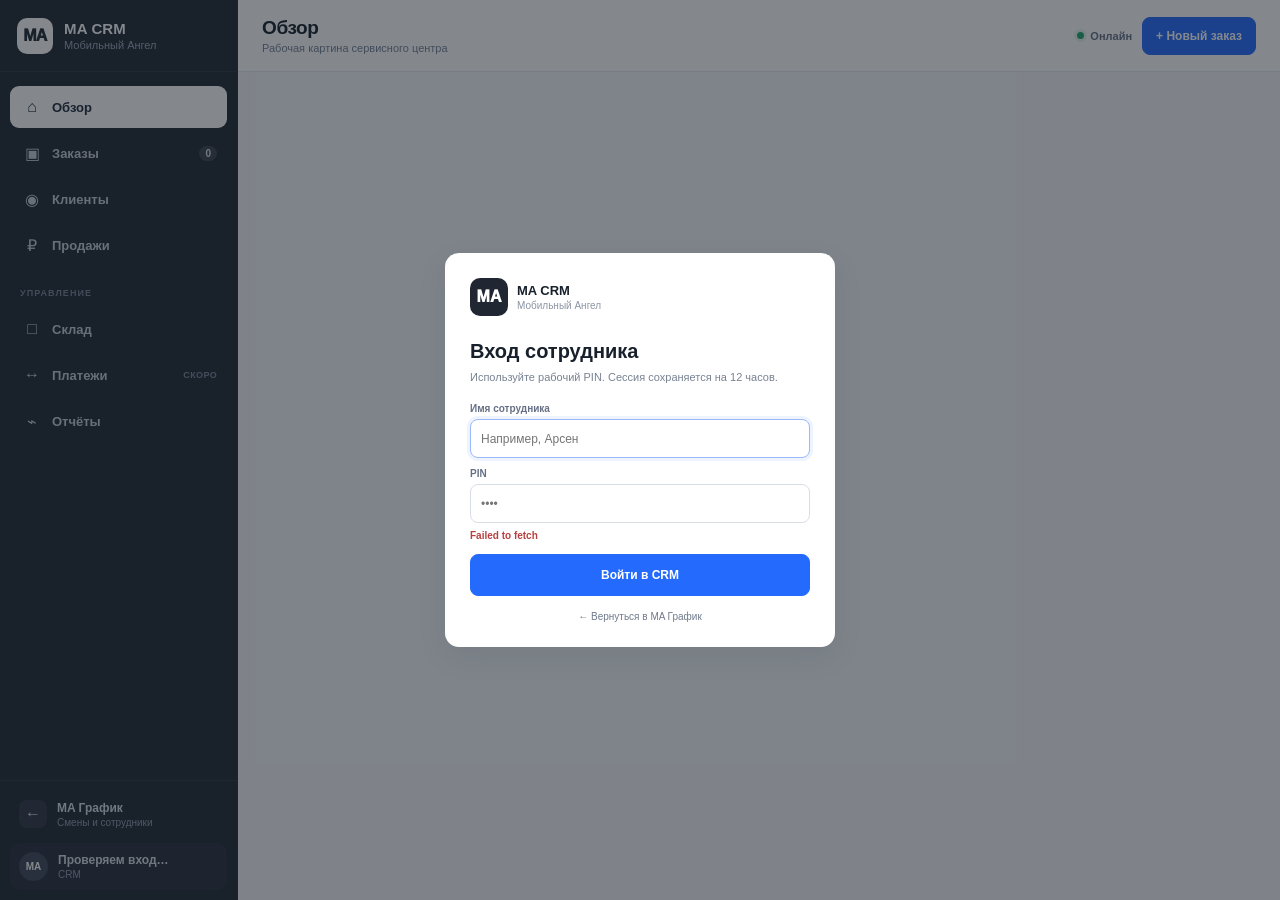
==== commit 3b6008d5: "Load CRM inventory phase 2" ====
--- a/crm.html
+++ b/crm.html
@@ -9,6 +9,7 @@
 <link rel="apple-touch-icon" sizes="180x180" href="ma-apple-touch-final-v6.png">
 <link rel="stylesheet" href="crm.css?v=20260910-v2">
 <link rel="stylesheet" href="crm-phase1.css?v=20260911-1">
+<link rel="stylesheet" href="crm-inventory.css?v=20260911-2">
 </head>
 <body>
 <div class="crm-shell">
@@ -23,7 +24,7 @@
       <button class="nav-item" data-view="clients"><span class="nav-icon">◉</span><span>Клиенты</span></button>
       <button class="nav-item" data-view="sales"><span class="nav-icon">₽</span><span>Продажи</span></button>
       <div class="nav-caption">УПРАВЛЕНИЕ</div>
-      <button class="nav-item" data-view="inventory"><span class="nav-icon">□</span><span>Склад</span><em>скоро</em></button>
+      <button class="nav-item" data-view="inventory"><span class="nav-icon">□</span><span>Склад</span></button>
       <button class="nav-item" data-view="payments"><span class="nav-icon">↔</span><span>Платежи</span><em>скоро</em></button>
       <button class="nav-item" data-view="reports"><span class="nav-icon">⌁</span><span>Отчёты</span></button>
     </nav>
@@ -143,7 +144,7 @@
       </section>
 
       <section class="view hidden" id="inventoryView" data-view-panel="inventory">
-        <div class="coming-soon"><div class="coming-icon">□</div><h2>Склад</h2><p>Следующий этап: запчасти, аксессуары, остатки по точкам, приход, списание и привязка деталей к ремонту.</p><button class="btn btn-primary" data-go-view="orders">Вернуться к заказам</button></div>
+        <div class="coming-soon"><div class="coming-icon">□</div><h2>Склад</h2><p>Загружаем складской модуль.</p></div>
       </section>
 
       <section class="view hidden" id="paymentsView" data-view-panel="payments">
@@ -209,6 +210,7 @@
 
 <div class="toast" id="crmToast" aria-live="polite"></div>
 <script src="crm-phase1.js?v=20260911-1"></script>
+<script src="crm-inventory.js?v=20260911-2"></script>
 <script src="crm.js?v=20260910-v2"></script>
 </body>
 </html>
--- a/crm-inventory.css
+++ b/crm-inventory.css
@@ -0,0 +1 @@
+.inventory-stage{display:flex;flex-direction:column;gap:18px}.inventory-head{display:flex;align-items:flex-start;justify-content:space-between;gap:16px}.inventory-head h2{margin:0 0 5px;font-size:24px}.inventory-head p{margin:0;color:#6b7280}.inventory-actions{display:flex;gap:10px;flex-wrap:wrap}.inventory-metrics{display:grid;grid-template-columns:repeat(4,minmax(0,1fr));gap:12px}.inventory-metric{background:#fff;border:1px solid #e5e7eb;border-radius:14px;padding:16px}.inventory-metric span{display:block;color:#6b7280;font-size:13px;margin-bottom:8px}.inventory-metric b{font-size:24px;letter-spacing:-.02em}.inventory-metric small{display:block;color:#9ca3af;margin-top:5px}.inventory-toolbar{display:grid;grid-template-columns:minmax(240px,1fr) 190px 190px auto;gap:10px;align-items:center}.inventory-toolbar .search-box{min-width:0}.inventory-grid{display:grid;grid-template-columns:minmax(0,1fr) 330px;gap:16px;align-items:start}.inventory-table-wrap{overflow:auto}.inventory-table{width:100%;border-collapse:collapse;min-width:900px}.inventory-table th,.inventory-table td{padding:13px 12px;border-bottom:1px solid #eef0f3;text-align:left;vertical-align:middle}.inventory-table th{font-size:12px;color:#6b7280;font-weight:700;background:#fafafa;position:sticky;top:0}.inventory-product-name{display:flex;flex-direction:column;gap:3px}.inventory-product-name b{font-size:14px}.inventory-product-name small{color:#8a919d}.inventory-category{display:inline-flex;align-items:center;border-radius:999px;padding:5px 9px;background:#f2f4f7;font-size:12px;font-weight:700}.inventory-stock-pills{display:flex;flex-wrap:wrap;gap:6px}.inventory-stock-pill{display:inline-flex;gap:5px;align-items:center;padding:5px 8px;border:1px solid #e5e7eb;border-radius:8px;font-size:12px;background:#fff}.inventory-stock-pill.low{border-color:#f2c7c7;background:#fff7f7}.inventory-stock-pill b{font-size:12px}.inventory-row-actions{display:flex;gap:6px;flex-wrap:wrap}.inventory-row-actions button{border:1px solid #dfe3e8;background:#fff;border-radius:8px;padding:7px 9px;font-size:12px;cursor:pointer}.inventory-row-actions button:hover{background:#f7f8fa}.inventory-history{background:#fff;border:1px solid #e5e7eb;border-radius:14px;overflow:hidden}.inventory-history-head{padding:15px 16px;border-bottom:1px solid #eef0f3}.inventory-history-head h3{margin:0;font-size:16px}.inventory-history-head p{margin:4px 0 0;color:#8a919d;font-size:12px}.inventory-history-list{max-height:620px;overflow:auto}.inventory-move{padding:13px 16px;border-bottom:1px solid #f0f1f3}.inventory-move:last-child{border-bottom:0}.inventory-move-top{display:flex;justify-content:space-between;gap:10px}.inventory-move b{font-size:13px}.inventory-move strong{font-size:13px}.inventory-move p{margin:4px 0 0;color:#6b7280;font-size:12px;line-height:1.45}.inventory-move small{display:block;color:#9ca3af;margin-top:4px}.inventory-empty{padding:32px;text-align:center;color:#8a919d}.inventory-low{color:#b42318}.inventory-ok{color:#147a42}.inv-overlay{position:fixed;inset:0;background:rgba(17,24,39,.48);z-index:260;display:flex;align-items:center;justify-content:center;padding:18px}.inv-overlay.hidden{display:none}.inv-dialog{width:min(560px,100%);max-height:min(760px,calc(100vh - 36px));overflow:auto;background:#fff;border-radius:18px;box-shadow:0 24px 70px rgba(17,24,39,.2)}.inv-dialog-head{display:flex;justify-content:space-between;gap:12px;align-items:flex-start;padding:20px 22px;border-bottom:1px solid #eef0f3}.inv-dialog-head h3{margin:0;font-size:20px}.inv-dialog-head p{margin:5px 0 0;color:#7a818c;font-size:13px}.inv-close{border:0;background:#f2f4f7;width:34px;height:34px;border-radius:9px;font-size:20px;cursor:pointer}.inv-form{padding:20px 22px}.inv-form-grid{display:grid;grid-template-columns:1fr 1fr;gap:13px}.inv-form label{display:flex;flex-direction:column;gap:6px;font-size:12px;color:#5f6670}.inv-form label.full{grid-column:1/-1}.inv-form input,.inv-form select,.inv-form textarea{width:100%;box-sizing:border-box;border:1px solid #d9dde3;border-radius:9px;padding:11px 12px;font:inherit;background:#fff;color:#111827}.inv-form textarea{resize:vertical}.inv-form-actions{display:flex;justify-content:flex-end;gap:9px;margin-top:18px}.inv-error{min-height:18px;color:#b42318;font-size:12px;margin-top:10px}.inventory-repair-block{border:1px solid #dfe7f3;background:#fbfdff}.inventory-repair-block .phase-title-row{margin-bottom:12px}.inventory-repair-grid{display:grid;grid-template-columns:minmax(0,1fr) 110px 130px auto;gap:8px;align-items:end}.inventory-repair-grid label{display:flex;flex-direction:column;gap:6px;font-size:12px;color:#5f6670}.inventory-repair-grid input,.inventory-repair-grid select{border:1px solid #d9dde3;border-radius:8px;padding:10px 11px;background:#fff}.inventory-repair-stock{font-size:12px;color:#6b7280;margin-top:8px}.inventory-repair-stock b{color:#111827}.inventory-stage button:disabled,.inv-dialog button:disabled{opacity:.55;cursor:not-allowed}@media(max-width:1180px){.inventory-grid{grid-template-columns:1fr}.inventory-history-list{max-height:360px}.inventory-metrics{grid-template-columns:repeat(2,1fr)}}@media(max-width:760px){.inventory-head{flex-direction:column}.inventory-actions{width:100%}.inventory-actions .btn{flex:1}.inventory-metrics{grid-template-columns:1fr 1fr}.inventory-metric{padding:14px}.inventory-metric b{font-size:20px}.inventory-toolbar{grid-template-columns:1fr 1fr}.inventory-toolbar .search-box{grid-column:1/-1}.inventory-toolbar .btn{grid-column:1/-1}.inventory-grid{gap:12px}.inventory-history{border-radius:12px}.inv-overlay{padding:0;align-items:flex-end}.inv-dialog{width:100%;max-height:90vh;border-radius:18px 18px 0 0}.inv-form-grid{grid-template-columns:1fr}.inv-form label.full{grid-column:auto}.inventory-repair-grid{grid-template-columns:1fr 1fr}.inventory-repair-grid label:first-child{grid-column:1/-1}.inventory-repair-grid button{grid-column:1/-1}}
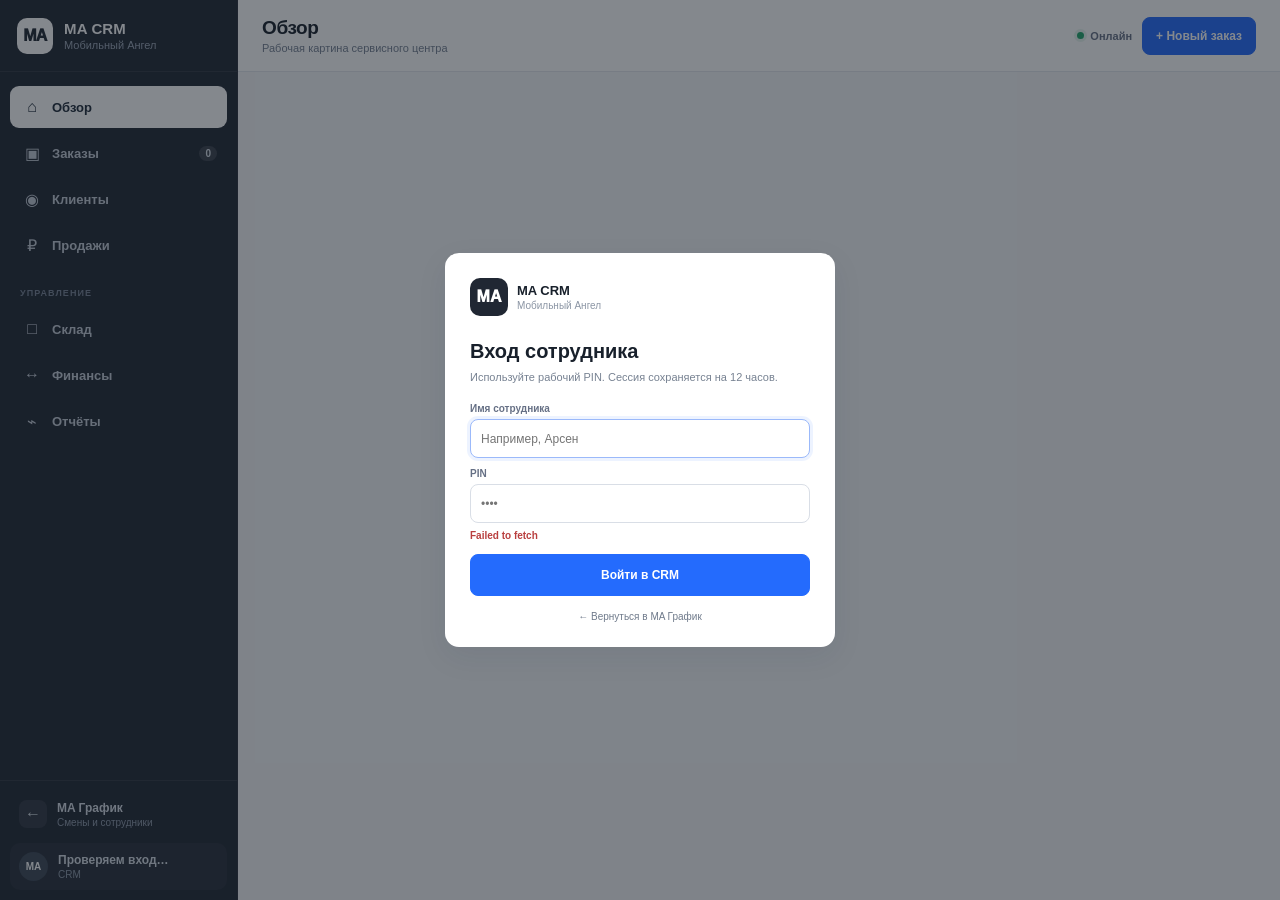
==== commit 5d034e96: "Load CRM finance phase 3" ====
--- a/crm.html
+++ b/crm.html
@@ -10,6 +10,7 @@
 <link rel="stylesheet" href="crm.css?v=20260910-v2">
 <link rel="stylesheet" href="crm-phase1.css?v=20260911-1">
 <link rel="stylesheet" href="crm-inventory.css?v=20260911-2">
+<link rel="stylesheet" href="crm-finance.css?v=20260911-3">
 </head>
 <body>
 <div class="crm-shell">
@@ -25,7 +26,7 @@
       <button class="nav-item" data-view="sales"><span class="nav-icon">₽</span><span>Продажи</span></button>
       <div class="nav-caption">УПРАВЛЕНИЕ</div>
       <button class="nav-item" data-view="inventory"><span class="nav-icon">□</span><span>Склад</span></button>
-      <button class="nav-item" data-view="payments"><span class="nav-icon">↔</span><span>Платежи</span><em>скоро</em></button>
+      <button class="nav-item" data-view="payments"><span class="nav-icon">↔</span><span>Финансы</span></button>
       <button class="nav-item" data-view="reports"><span class="nav-icon">⌁</span><span>Отчёты</span></button>
     </nav>
     <div class="sidebar-bottom">
@@ -140,7 +141,7 @@
           <div class="panel"><div class="panel-head"><div><h3>Воронка ремонтов</h3><p>Распределение заказов по статусам</p></div></div><div class="report-bars" id="reportStatusBars"></div></div>
           <div class="panel"><div class="panel-head"><div><h3>Сотрудники</h3><p>Количество назначенных заказов</p></div></div><div class="report-people" id="reportPeople"></div></div>
         </div>
-        <div class="report-note">Отчёт строится по данным, загруженным в текущую CRM. Расширенная финансовая аналитика будет подключена отдельным этапом.</div>
+        <div class="report-note">Отчёт строится по данным, загруженным в текущую CRM. Расширенная финансовая аналитика доступна в разделе «Финансы».</div>
       </section>
 
       <section class="view hidden" id="inventoryView" data-view-panel="inventory">
@@ -148,7 +149,7 @@
       </section>
 
       <section class="view hidden" id="paymentsView" data-view-panel="payments">
-        <div class="coming-soon"><div class="coming-icon">₽</div><h2>Платежи</h2><p>Следующий этап: оплаты, предоплаты, кассы, способы оплаты и автоматическая прибыль по заказам.</p><button class="btn btn-primary" data-go-view="orders">Вернуться к заказам</button></div>
+        <div class="coming-soon"><div class="coming-icon">₽</div><h2>Финансы</h2><p>Загружаем финансовый модуль.</p></div>
       </section>
     </main>
   </div>
@@ -211,6 +212,7 @@
 <div class="toast" id="crmToast" aria-live="polite"></div>
 <script src="crm-phase1.js?v=20260911-1"></script>
 <script src="crm-inventory.js?v=20260911-2"></script>
+<script src="crm-finance.js?v=20260911-3"></script>
 <script src="crm.js?v=20260910-v2"></script>
 </body>
 </html>
--- a/crm-finance.css
+++ b/crm-finance.css
@@ -0,0 +1 @@
+.finance-stage{display:flex;flex-direction:column;gap:18px}.finance-head{display:flex;align-items:flex-start;justify-content:space-between;gap:16px}.finance-head h2,.finance-section-head h3,.finance-report-card h3{margin:0;color:#111827}.finance-head p,.finance-section-head p,.finance-report-card p{margin:5px 0 0;color:#6b7280}.finance-head-actions{display:flex;flex-wrap:wrap;gap:8px}.finance-period{display:flex;align-items:end;gap:10px;padding:14px 16px;background:#fff;border:1px solid #e5e7eb;border-radius:14px}.finance-period label{display:flex;flex-direction:column;gap:6px;font-size:12px;color:#6b7280;font-weight:700}.finance-period input{height:38px;border:1px solid #d1d5db;border-radius:9px;padding:0 10px;background:#fff;color:#111827}.finance-metrics{display:grid;grid-template-columns:repeat(5,minmax(0,1fr));gap:12px}.finance-metric{background:#fff;border:1px solid #e5e7eb;border-radius:14px;padding:16px;min-width:0}.finance-metric span{display:block;font-size:12px;color:#6b7280;font-weight:700}.finance-metric b{display:block;margin-top:8px;font-size:22px;color:#111827;white-space:nowrap;overflow:hidden;text-overflow:ellipsis}.finance-metric b.negative{color:#b42318}.finance-metric small{display:block;margin-top:5px;color:#9ca3af}.finance-tabs{display:flex;gap:6px;overflow-x:auto;padding:5px;background:#eef2f7;border-radius:12px}.finance-tabs button{border:0;background:transparent;border-radius:9px;padding:9px 14px;color:#4b5563;font-weight:700;cursor:pointer;white-space:nowrap}.finance-tabs button.active{background:#fff;color:#111827;box-shadow:0 1px 2px rgba(15,23,42,.08)}.finance-tab-panel{background:#fff;border:1px solid #e5e7eb;border-radius:14px;padding:16px}.finance-section-head{display:flex;align-items:center;justify-content:space-between;gap:12px;margin-bottom:14px}.cashbox-grid{display:grid;grid-template-columns:repeat(4,minmax(0,1fr));gap:12px}.cashbox-card{border:1px solid #e5e7eb;border-radius:13px;padding:15px;background:#fafafa}.cashbox-card-top{display:flex;align-items:center;justify-content:space-between;gap:8px}.cashbox-kind,.cashbox-service{font-size:11px;font-weight:800;border-radius:999px;padding:5px 8px;background:#eef2ff;color:#3730a3}.cashbox-service{background:#f3f4f6;color:#4b5563}.cashbox-card h3{margin:13px 0 6px;font-size:15px;color:#111827}.cashbox-card>b{font-size:22px;color:#111827}.cashbox-card small{display:block;margin-top:7px;color:#9ca3af}.finance-unassigned{margin-top:14px;padding:13px 14px;border:1px dashed #d1d5db;border-radius:12px;display:flex;align-items:center;justify-content:space-between;gap:12px;background:#fcfcfd}.finance-unassigned b,.finance-unassigned span{display:block}.finance-unassigned span{margin-top:4px;color:#6b7280;font-size:12px}.finance-table-wrap{overflow:auto;border:1px solid #edf0f3;border-radius:11px}.finance-table{width:100%;border-collapse:collapse;min-width:860px}.finance-table th{padding:10px 12px;text-align:left;background:#f8fafc;color:#6b7280;font-size:11px;text-transform:uppercase;letter-spacing:.02em;border-bottom:1px solid #e5e7eb}.finance-table td{padding:11px 12px;border-bottom:1px solid #eef0f2;vertical-align:top;color:#374151;font-size:13px}.finance-table tr:last-child td{border-bottom:0}.finance-table td b,.finance-table td small{display:block}.finance-table td small{margin-top:3px;color:#9ca3af}.fin-kind{display:inline-block;padding:4px 7px;border-radius:999px;font-size:11px;font-weight:800;background:#f3f4f6}.fin-income,.fin-transfer_in{background:#ecfdf3;color:#027a48}.fin-expense,.fin-refund,.fin-transfer_out{background:#fef3f2;color:#b42318}.fin-amount{font-weight:800;white-space:nowrap}.positive{color:#027a48!important}.negative{color:#b42318!important}.finance-report-grid{display:grid;grid-template-columns:1fr 1fr;gap:14px}.finance-report-card{border:1px solid #e5e7eb;border-radius:12px;padding:15px}.finance-report-row{display:flex;align-items:center;justify-content:space-between;gap:12px;padding:11px 0;border-bottom:1px solid #eef0f2}.finance-report-row:last-child{border-bottom:0}.finance-report-row b,.finance-report-row small{display:block}.finance-report-row b span{font-size:10px;color:#6b7280;background:#f3f4f6;border-radius:999px;padding:3px 6px;margin-left:4px}.finance-report-row small{margin-top:4px;color:#6b7280}.finance-report-row strong{white-space:nowrap}.finance-empty{padding:24px;text-align:center;color:#9ca3af}.fin-overlay{position:fixed;inset:0;z-index:12000;background:rgba(15,23,42,.46);display:flex;align-items:center;justify-content:center;padding:18px}.fin-dialog{width:min(680px,100%);max-height:92vh;overflow:auto;background:#fff;border-radius:18px;box-shadow:0 25px 80px rgba(15,23,42,.28)}.fin-dialog.small{width:min(500px,100%)}.fin-dialog.wide{width:min(900px,100%)}.fin-dialog-head{display:flex;align-items:flex-start;justify-content:space-between;gap:12px;padding:18px 20px;border-bottom:1px solid #e5e7eb}.fin-dialog-head h3{margin:0;color:#111827}.fin-dialog-head p{margin:5px 0 0;color:#6b7280}.fin-close{width:34px;height:34px;border:1px solid #e5e7eb;background:#fff;border-radius:10px;font-size:20px;cursor:pointer}.fin-form{padding:18px 20px}.fin-form-grid{display:grid;grid-template-columns:1fr 1fr;gap:12px}.fin-form-grid.one{grid-template-columns:1fr}.fin-form-grid label{display:flex;flex-direction:column;gap:6px}.fin-form-grid label.full{grid-column:1/-1}.fin-form-grid label>span{font-size:12px;color:#6b7280;font-weight:700}.fin-form-grid input,.fin-form-grid select,.fin-form-grid textarea,.fin-assign-row select{width:100%;border:1px solid #d1d5db;border-radius:9px;background:#fff;color:#111827;padding:10px 11px;font:inherit;box-sizing:border-box}.fin-quick-cats{display:flex;gap:6px;flex-wrap:wrap;margin-top:12px}.fin-quick-cats button{border:1px solid #d1d5db;background:#f9fafb;color:#374151;border-radius:999px;padding:6px 10px;font-size:12px;cursor:pointer}.fin-dialog-actions{display:flex;justify-content:flex-end;gap:8px;margin-top:16px}.fin-assign-list{padding:8px 20px 20px}.fin-assign-row{display:grid;grid-template-columns:minmax(240px,1fr) 130px 180px auto;gap:8px;align-items:center;padding:12px 0;border-bottom:1px solid #e5e7eb}.fin-assign-row:last-child{border-bottom:0}.fin-assign-row b,.fin-assign-row small{display:block}.fin-assign-row small{margin-top:4px;color:#6b7280}.finance-sale-fields{border-top:1px solid #eef0f2;margin-top:4px;padding-top:18px}@media(max-width:1180px){.finance-metrics{grid-template-columns:repeat(3,minmax(0,1fr))}.cashbox-grid{grid-template-columns:repeat(2,minmax(0,1fr))}}@media(max-width:760px){.finance-stage{gap:12px}.finance-head{flex-direction:column}.finance-head-actions{width:100%}.finance-head-actions .btn{flex:1}.finance-period{flex-wrap:wrap}.finance-period label{flex:1;min-width:120px}.finance-metrics{grid-template-columns:1fr 1fr}.finance-metric{padding:13px}.finance-metric b{font-size:18px}.cashbox-grid{grid-template-columns:1fr}.finance-tab-panel{padding:12px}.finance-report-grid{grid-template-columns:1fr}.finance-unassigned{align-items:flex-start;flex-direction:column}.fin-overlay{padding:0;align-items:flex-end}.fin-dialog,.fin-dialog.small,.fin-dialog.wide{width:100%;max-height:94vh;border-radius:18px 18px 0 0}.fin-form-grid{grid-template-columns:1fr}.fin-form-grid label.full{grid-column:auto}.fin-assign-row{grid-template-columns:1fr}.finance-table{min-width:760px}}@media(max-width:420px){.finance-metrics{grid-template-columns:1fr}.finance-period .btn{width:100%}}
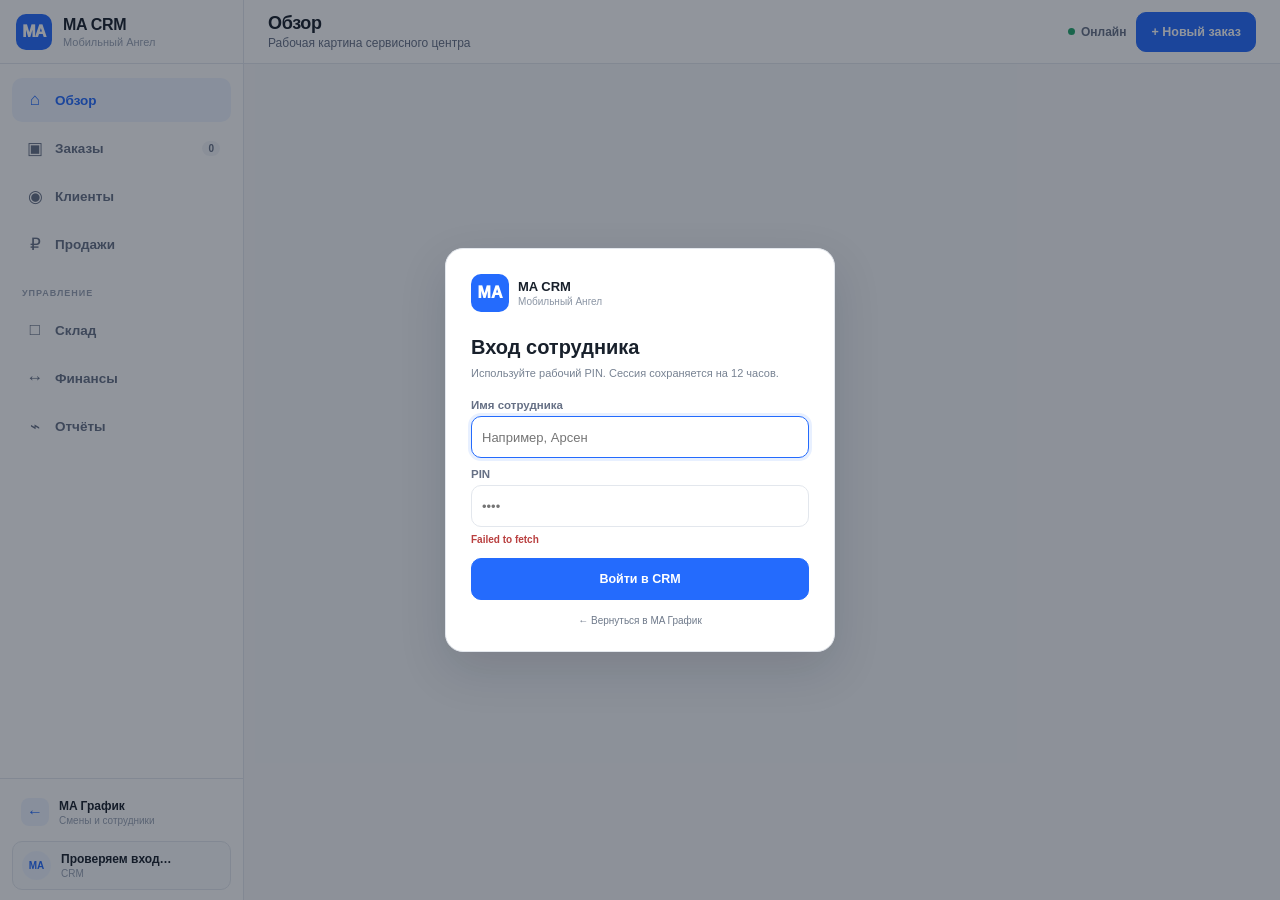
==== commit a1d4c21e: "feat: load mobile CRM audit guard before core" ====
--- a/crm.html
+++ b/crm.html
@@ -11,6 +11,7 @@
 <link rel="stylesheet" href="crm-phase1.css?v=20260911-1">
 <link rel="stylesheet" href="crm-inventory.css?v=20260911-2">
 <link rel="stylesheet" href="crm-finance.css?v=20260911-3">
+<link rel="stylesheet" href="crm-final.css?v=20260911-4">
 </head>
 <body>
 <div class="crm-shell">
@@ -213,6 +214,9 @@
 <script src="crm-phase1.js?v=20260911-1"></script>
 <script src="crm-inventory.js?v=20260911-2"></script>
 <script src="crm-finance.js?v=20260911-3"></script>
+<script src="crm-final.js?v=20260911-4"></script>
+<script src="crm-mobile-audit.js?v=20260912-1"></script>
 <script src="crm.js?v=20260910-v2"></script>
+<script src="crm-location.js?v=20260911-safe1"></script>
 </body>
 </html>
--- a/crm-final.css
+++ b/crm-final.css
@@ -0,0 +1,114 @@
+@import url("./crm-final-legacy.css");
+@import url("./crm-stage7.css");
+
+/* Этап 9: финальный entry-point. Светлая тема и единый focus без отдельного слоя переопределений. */
+:root{color-scheme:light}
+button:focus-visible,
+a:focus-visible{
+  outline:3px solid rgba(36,107,253,.22);
+  outline-offset:2px;
+}
+
+/* Safety guard kept in the final entry stylesheet for CRM regression checks and iPhone Safari. */
+@media(max-width:760px){
+  input,select,textarea,.phase-add-form input,.phase-add-form select,
+  .inventory-repair-grid input,.inventory-repair-grid select,
+  .inv-form input,.inv-form select,.inv-form textarea,
+  .fin-form-grid input,.fin-form-grid select,.fin-form-grid textarea,
+  .fin-assign-row select,.final-dialog input,.payroll-controls input{font-size:16px!important}
+
+  /* Audit fix stage 1: iPhone keyboard must never push CRM dialogs sideways. */
+  html,body{
+    width:100%;
+    max-width:100%;
+    overflow-x:hidden;
+  }
+  .overlay,.drawer-backdrop,.inv-overlay,.fin-overlay,.final-modal{
+    width:100%;
+    max-width:100vw;
+    overflow-x:hidden;
+  }
+  .order-modal,.dialog-card,.drawer,.inv-dialog,.fin-dialog,.final-dialog{
+    width:100%;
+    max-width:100%;
+    min-width:0;
+  }
+  .order-modal{
+    height:var(--crm-visual-height,100dvh);
+    max-height:var(--crm-visual-height,100dvh);
+  }
+  .order-modal-body{
+    width:100%;
+    max-width:100%;
+    min-width:0;
+    overflow-y:auto;
+    overflow-x:hidden;
+    overscroll-behavior-x:none;
+    -webkit-overflow-scrolling:touch;
+  }
+  .order-layout,.order-main,.order-side,.detail-panel,.edit-grid,
+  .phase1-root,.phase-meta-grid,.phase-inline-facts,.phase-money-grid,
+  .final-title-row,.final-files{
+    min-width:0;
+    max-width:100%;
+  }
+  .order-modal input,.order-modal select,.order-modal textarea,
+  .phase1-root input,.phase1-root select,.phase1-root textarea{
+    width:100%;
+    max-width:100%;
+    min-width:0;
+  }
+
+  /* Audit fix stage 2: one keyboard-safe rule for all CRM mobile dialogs. */
+  .overlay,.drawer-backdrop,.inv-overlay,.fin-overlay,.final-modal{
+    inset:auto 0 auto 0;
+    top:var(--crm-visual-top,0px);
+    height:var(--crm-visual-height,100dvh);
+    max-height:var(--crm-visual-height,100dvh);
+  }
+  .drawer{
+    top:var(--crm-visual-top,0px);
+    bottom:auto;
+    height:var(--crm-visual-height,100dvh);
+    max-height:var(--crm-visual-height,100dvh);
+  }
+  .dialog-card,.inv-dialog,.fin-dialog,.final-dialog,.login-card{
+    max-height:var(--crm-visual-height,100dvh);
+    min-width:0;
+    overflow-y:auto;
+    overflow-x:hidden;
+    overscroll-behavior-x:none;
+    -webkit-overflow-scrolling:touch;
+  }
+  .drawer-body,.dialog-card form,.inv-form,.fin-form,.final-dialog,.login-card form{
+    min-width:0;
+    max-width:100%;
+  }
+  .drawer-body input,.drawer-body select,.drawer-body textarea,
+  .dialog-card input,.dialog-card select,.dialog-card textarea,
+  .inv-dialog input,.inv-dialog select,.inv-dialog textarea,
+  .fin-dialog input,.fin-dialog select,.fin-dialog textarea,
+  .final-dialog input,.login-card input{
+    width:100%;
+    max-width:100%;
+    min-width:0;
+  }
+
+  /* Touch targets: close/delete/action controls must remain easy to hit on iPhone. */
+  .icon-button,.inv-close,.fin-close{
+    width:44px;
+    height:44px;
+    min-width:44px;
+    min-height:44px;
+    flex:0 0 44px;
+  }
+  .final-file-actions a,.final-file-actions button,
+  .inventory-row-actions button,.status-stepper button{
+    min-height:44px;
+    display:inline-flex;
+    align-items:center;
+    justify-content:center;
+  }
+
+  html.crm-keyboard-open .mobile-bottom-nav{visibility:hidden;pointer-events:none}
+}
